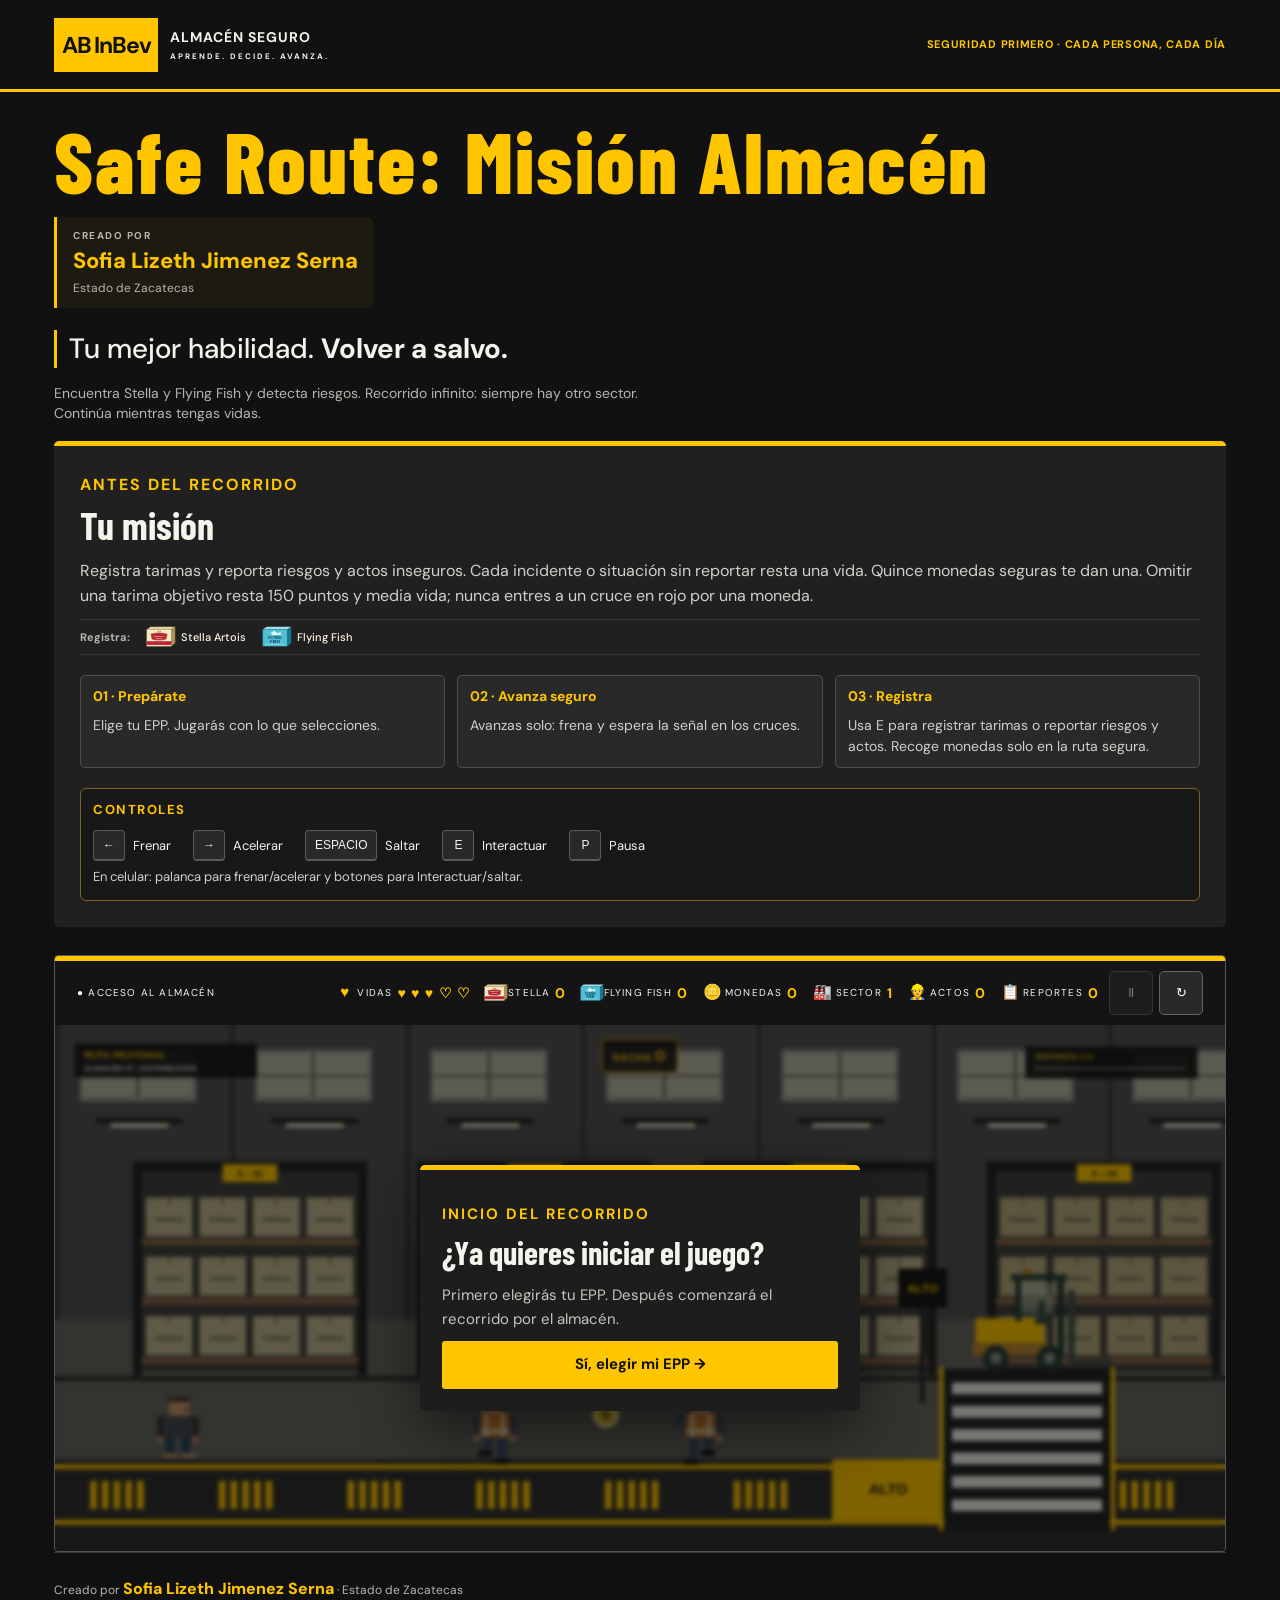
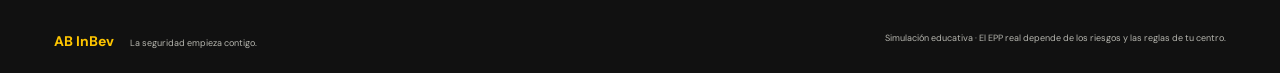
==== index.html @ c2001791 "creador" ====
<!doctype html>
<html lang="es">
  <head>
    <meta charset="UTF-8" />
    <meta
      name="viewport"
      content="width=device-width,initial-scale=1,viewport-fit=cover"
    />
    <meta name="theme-color" content="#111111" />
    <title>Almacén Seguro · La ruta Stella</title>
    <link rel="stylesheet" href="styles.css?v=20260917-titulo" />
    <script src="scenarios.js" defer></script>
    <script src="game.js?v=20260917-rutas" defer></script>
  </head>
  <body>
    <header>
      <a href="./" class="brand">
        <b>AB InBev</b>
        <span>
          ALMACÉN SEGURO
          <small>APRENDE. DECIDE. AVANZA.</small>
        </span>
      </a>
      <span class="header-note">SEGURIDAD PRIMERO · CADA PERSONA, CADA DÍA</span>
    </header>
    <main>
      <section class="hero">
        <div>
          <h1 class="game-name">Safe Route: Misión Almacén</h1>
          <p class="creator-highlight">
            <span>CREADO POR</span>
            <strong>Sofia Lizeth Jimenez Serna</strong>
            <small>Estado de Zacatecas</small>
          </p>
          <p class="game-tagline">
            <span>Tu mejor habilidad.</span>
            <em>Volver a salvo.</em>
          </p>
          <p class="intro">
            Encuentra Stella y Flying Fish y detecta riesgos. Recorrido infinito: siempre hay otro sector. Continúa mientras tengas vidas.
          </p>
        </div>
      </section>
      <section class="setup" aria-labelledby="setup-title">
        <p class="eyebrow">ANTES DEL RECORRIDO</p>
        <h2 id="setup-title">Tu misión</h2>
        <p>
          Registra tarimas y reporta riesgos y actos inseguros. Cada incidente o
          situación sin reportar resta una vida. Quince monedas seguras te dan una. Omitir una tarima objetivo resta 150 puntos y media vida;
          nunca entres a un cruce en rojo por una moneda.
        </p>
        <div class="product-guide" aria-label="Presentaciones que debes encontrar">
          <strong>Registra:</strong>
          <figure><img id="stella-box" src="assets/stella-box.svg" alt="Caja Stella Artois color crema con etiqueta roja" width="160" height="112" /><figcaption>Stella Artois</figcaption></figure>
          <figure><img id="fish-box" src="assets/flying-fish-box.svg" alt="Caja Flying Fish color azul con un pez" width="160" height="112" /><figcaption>Flying Fish</figcaption></figure>
        </div>
        <div class="instructions">
          <div>
            <b>01 · Prepárate</b>
            <span>Elige tu EPP. Jugarás con lo que selecciones.</span>
          </div>
          <div>
            <b>02 · Avanza seguro</b>
            <span>Avanzas solo: frena y espera la señal en los cruces.</span>
          </div>
          <div>
            <b>03 · Registra</b>
            <span>
              Usa E para registrar tarimas o reportar riesgos y actos. Recoge monedas solo en la ruta segura.
            </span>
          </div>
        </div>
        <div class="how-to-play" aria-label="Instrucciones de juego">
          <h3>CONTROLES</h3>
          <div class="control-list">
            <span data-mobile="Frena">
              <kbd>←</kbd>
              Frenar
            </span>
            <span data-mobile="Acel.">
              <kbd>→</kbd>
              Acelerar
            </span>
            <span data-mobile="Salta">
              <kbd>ESPACIO</kbd>
              Saltar
            </span>
            <span data-mobile="Usa">
              <kbd>E</kbd>
              Interactuar
            </span>
            <span data-mobile="Pausa">
              <kbd>P</kbd>
              Pausa
            </span>
          </div>
          <p>En celular: palanca para frenar/acelerar y botones para Interactuar/saltar.</p>
        </div>
      </section>
      <section class="game-shell" aria-label="Juego Almacén Seguro">
        <div class="toolbar">
          <span id="zone">● ACCESO AL ALMACÉN</span>
          <div class="hud-row">
            <div class="hud-stats" aria-label="Marcadores del juego">
              <span class="hud-stat" data-short="VIDAS">
                <span class="hud-icon" aria-hidden="true">♥</span>
                <span class="stat-label">VIDAS</span>
                <b id="lives">♥ ♥ ♥</b>
                <b id="life-number">3/5</b>
              </span>
              <span class="hud-stat" data-short="STELLA">
                <img class="hud-box" src="assets/stella-box.svg" alt="Caja Stella" width="24" height="17" />
                <span class="stat-label">STELLA</span>
                <b id="count">0</b>
              </span>
              <span class="hud-stat" data-short="FISH">
                <img class="hud-box" src="assets/flying-fish-box.svg" alt="Caja Flying Fish" width="24" height="17" />
                <span class="stat-label">FLYING FISH</span>
                <b id="fish-count">0</b>
              </span>
              <span class="hud-stat" data-short="MON.">
                <span class="hud-icon" aria-hidden="true">🪙</span>
                <span class="stat-label">MONEDAS</span>
                <b id="coin-count">0</b>
              </span>
              <span class="hud-stat" data-short="SEC.">
                <span class="hud-icon" aria-hidden="true">🏭</span>
                <span class="stat-label">SECTOR</span>
                <b id="sector">1</b>
              </span>
              <span class="hud-stat" data-short="ACT.">
                <span class="hud-icon" aria-hidden="true">👷</span>
                <span class="stat-label">ACTOS</span>
                <b id="act-count">0</b>
              </span>
              <span class="hud-stat" data-short="REP.">
                <span class="hud-icon" aria-hidden="true">📋</span>
                <span class="stat-label">REPORTES</span>
                <b id="hazard-count">0</b>
              </span>
            </div>
            <div class="hud-actions">
              <button id="pause" disabled aria-label="Pausar">Ⅱ</button>
              <button id="restart" aria-label="Reiniciar">↻</button>
            </div>
          </div>
        </div>
        <div class="stage">
          <canvas
            id="game"
            width="1200"
            height="540"
            aria-label="Juego de plataformas: flechas para moverse, espacio para saltar, E para interactuar."
          ></canvas>
          <div id="toast" role="status" aria-live="polite"></div>
          <div id="streak-badge" aria-live="polite">
            RACHA
            <b id="streak">0</b>
          </div>
          <div id="overlay"><section id="modal"></section></div>
        </div>
        <div class="touch" aria-label="Controles táctiles del juego">
          <div
            id="speed-lever"
            class="speed-lever"
            role="slider"
            tabindex="0"
            aria-label="Velocidad: desliza a la izquierda para frenar o a la derecha para acelerar"
            aria-valuemin="-1"
            aria-valuemax="1"
            aria-valuenow="0"
            aria-valuetext="Avance normal"
          >
            <span class="lever-label lever-left" aria-hidden="true">Frenar</span>
            <span class="lever-label lever-right" aria-hidden="true">Acelerar</span>
            <span class="lever-thumb" aria-hidden="true"></span>
          </div>
          <button data-key="interact">Interactuar</button>
          <button data-key="jump">Saltar</button>
        </div>
      </section>

      <footer>
        <span class="creator-credit">
          Creado por <b>Sofia Lizeth Jimenez Serna</b> · Estado de Zacatecas
        </span>
        <span>
          <b>AB InBev</b>
          La seguridad empieza contigo.
        </span>
        <span>
          Simulación educativa · El EPP real depende de los riesgos y las reglas de tu
          centro.
        </span>
      </footer>
    </main>
  </body>
</html>
---- styles.css ----
@import url('https://fonts.googleapis.com/css2?family=Barlow+Condensed:wght@600;700;800&family=DM+Sans:wght@400;500;600;700&display=swap');
:root {
  --ink: #141414;
  --paper: #111111;
  --lime: #ffc600;
  --muted: #b6b6af;
}
* {
  box-sizing: border-box;
}
body {
  margin: 0;
  background: var(--paper);
  color: #f4f4ed;
  font-family: 'DM Sans', Arial, sans-serif;
}
header {
  max-width: 1400px;
  margin: auto;
  padding: 0 54px;
  height: 92px;
  display: flex;
  justify-content: space-between;
  align-items: center;
  border-bottom: 1px solid #393939;
}
.brand {
  display: flex;
  gap: 12px;
  align-items: center;
  text-decoration: none;
  color: inherit;
  font-size: 14px;
  font-weight: bold;
  letter-spacing: 1px;
}
.brand > b {
  background: var(--ink);
  color: var(--lime);
  padding: 12px 8px;
  font-size: 20px;
}
.brand small {
  display: block;
  font-size: 8px;
  letter-spacing: 2px;
  margin-top: 5px;
}
.edition {
  font-size: 10px;
  letter-spacing: 1.5px;
}
main {
  max-width: 1400px;
  padding: 0 54px;
  margin: auto;
}
.hero {
  display: flex;
  justify-content: space-between;
  align-items: center;
  padding: 40px 0 32px;
}
.eyebrow {
  font-size: 10px;
  letter-spacing: 2px;
  font-weight: 700;
  margin: 0 0 13px;
}
h1,
h2 {
  font-family: 'Barlow Condensed', 'Arial Narrow', Impact, sans-serif;
}
h1 {
  font-size: 64px;
  line-height: 1;
  letter-spacing: -1px;
  margin: 0;
}
h1 em {
  font-style: normal;
  color: #ffc600;
}
.intro {
  font-size: 13px;
  line-height: 1.8;
  color: var(--muted);
  margin: 18px 0 0;
}
aside {
  border-left: 1px solid #ffc600;
  padding: 12px 0 12px 26px;
  transform: rotate(-3deg);
  width: 190px;
}
aside small {
  font-size: 9px;
  letter-spacing: 1px;
}
aside h2 {
  font-size: 40px;
  line-height: 1.05;
  margin: 15px 0 22px;
}
.game-shell {
  overflow: hidden;
  border: 1px solid var(--ink);
  border-radius: 11px;
  box-shadow: 0 10px 30px #14141412;
}
.toolbar {
  height: 54px;
  padding: 0 22px;
  display: flex;
  align-items: center;
  justify-content: space-between;
  background: var(--ink);
  color: #f5f5ef;
  font-size: 10px;
  letter-spacing: 1.2px;
}
.toolbar > div {
  display: flex;
  align-items: center;
  gap: 22px;
}
.toolbar b {
  color: var(--lime);
  font-size: 14px;
  margin-left: 10px;
}
.toolbar button {
  background: #292929;
  color: white;
  border: 1px solid #646464;
  border-radius: 5px;
  padding: 6px 10px;
  cursor: pointer;
}
.toolbar button:disabled {
  opacity: 0.4;
}
.stage {
  position: relative;
  aspect-ratio: 1200/540;
  min-height: 360px;
  background: #383838;
}
canvas {
  display: block;
  width: 100%;
  height: 100%;
}
.controls {
  display: flex;
  gap: 22px;
  align-items: center;
  padding: 12px 22px;
  background: #202020;
  font-size: 10px;
  color: #d0d0c8;
}
.controls > span {
  display: flex;
  gap: 5px;
  align-items: center;
}
kbd {
  font: 9px Arial;
  border: 1px solid #5b5b54;
  border-bottom-width: 2px;
  border-radius: 4px;
  padding: 4px;
  min-width: 22px;
  text-align: center;
  background: #292929;
}
.controls em {
  margin-left: auto;
  font-style: normal;
}
.objectives {
  padding: 30px 0;
}
.objectives .eyebrow {
  font-size: 9px;
  margin-bottom: 6px;
}
.section-title {
  display: flex;
  justify-content: space-between;
  align-items: center;
}
h2 {
  font-size: 28px;
  margin: 0;
}
.section-title > span {
  font-size: 9px;
  letter-spacing: 1px;
  color: var(--muted);
}
.cards {
  display: grid;
  grid-template-columns: repeat(3, 1fr);
  gap: 14px;
  margin-top: 19px;
}
.cards article {
  display: flex;
  align-items: flex-start;
  gap: 14px;
  padding: 20px 16px;
  border: 1px solid #3c3c37;
  border-radius: 8px;
  background: #202020;
}
.cards article > b {
  font-family: 'Barlow Condensed', Impact, sans-serif;
  font-size: 26px;
  color: #ffc600;
}
.cards article > span {
  margin-left: auto;
}
.cards h3 {
  font-size: 12px;
  margin: 3px 0 8px;
}
.cards p {
  font-size: 10px;
  line-height: 1.7;
  margin: 0;
  color: var(--muted);
}
.cards .done {
  background: #332d15;
  border-color: #ffc600;
}
footer {
  display: flex;
  justify-content: space-between;
  gap: 20px;
  border-top: 1px solid #393939;
  padding: 23px 0;
  font-size: 9px;
  color: var(--muted);
}
footer b {
  font-size: 14px;
  color: var(--ink);
  margin-right: 14px;
}
#overlay {
  position: absolute;
  inset: 0;
  display: flex;
  align-items: center;
  justify-content: center;
  background: #00000080;
  backdrop-filter: blur(3px);
  padding: 14px;
}
#overlay.hidden {
  display: none;
}
#modal {
  width: 550px;
  max-width: 100%;
  max-height: 100%;
  overflow: auto;
  border-radius: 12px;
  padding: 25px;
  background: #1d1d1d;
  box-shadow: 0 20px 60px #00000080;
}
#modal .eyebrow {
  color: #ffc600;
  margin-bottom: 8px;
}
#modal h2 {
  font-size: 32px;
}
#modal p {
  font-size: 12px;
  color: #c6c6bc;
  line-height: 1.6;
  margin: 10px 0;
}
.equipment {
  display: grid;
  grid-template-columns: repeat(3, 1fr);
  gap: 8px;
  margin: 14px 0;
}
.equipment button {
  font:
    10px 'DM Sans',
    Arial;
  color: var(--ink);
  background: #292929;
  border: 1px solid #53534c;
  border-radius: 7px;
  padding: 9px 5px;
  cursor: pointer;
}
.equipment button span {
  display: block;
  font-size: 25px;
  margin-bottom: 5px;
}
.equipment button[aria-pressed='true'] {
  background: #ffc600;
  border-color: #ffc600;
  box-shadow: inset 0 0 0 1px #ffc600;
}
.primary {
  width: 100%;
  padding: 13px;
  background: var(--ink);
  color: var(--lime);
  border: 0;
  border-radius: 6px;
  font:
    700 12px 'DM Sans',
    Arial;
  cursor: pointer;
}
.primary:hover {
  background: #ffdc55;
}
#modal .feedback {
  color: #ffc16a;
  font-size: 11px;
  min-height: 15px;
}
#modal .tiny {
  font-size: 10px;
}
.result {
  padding: 14px 0;
  margin: 15px 0;
  border-block: 1px solid #47473e;
  display: flex;
  justify-content: space-between;
  font-size: 12px;
}
#toast {
  position: absolute;
  left: 50%;
  bottom: 20px;
  transform: translateX(-50%);
  width: max-content;
  max-width: 90%;
  padding: 12px 17px;
  background: #141414f5;
  color: #fff7dc;
  border: 1px solid #ffc600;
  border-radius: 7px;
  font-size: 12px;
  text-align: center;
  opacity: 0;
  pointer-events: none;
  transition: opacity 0.2s;
}
#toast.visible {
  opacity: 1;
}
.touch {
  display: none;
  gap: 8px;
  margin-top: 10px;
}
.touch button {
  flex: 1;
  touch-action: none;
  user-select: none;
  padding: 13px 6px;
  border: 1px solid #ffc600;
  border-radius: 6px;
  background: #ffc600;
  color: var(--ink);
  font-weight: bold;
}
button:focus-visible,
a:focus-visible {
  outline: 3px solid #ffc600;
  outline-offset: 3px;
}
@media (pointer: coarse) {
  .touch {
    display: flex;
  }
}
@media (max-width: 800px) {
  header {
    height: 75px;
    padding: 0 20px;
  }
  main {
    padding: 0 20px;
  }
  .hero {
    padding: 28px 0;
  }
  h1 {
    font-size: 53px;
  }
  aside {
    width: 150px;
  }
  .controls {
    gap: 12px;
    padding: 12px;
  }
  .controls em {
    display: none;
  }
  .toolbar {
    padding: 0 12px;
  }
  .toolbar > div {
    gap: 12px;
  }
  .cards {
    gap: 8px;
  }
  .cards article {
    padding: 14px 10px;
    gap: 9px;
  }
  #modal {
    padding: 18px;
  }
  .stage {
    min-height: 380px;
  }
  .equipment {
    margin: 10px 0;
  }
  .equipment button {
    padding: 7px 4px;
  }
}
@media (max-width: 520px) {
  .edition,
  aside {
    display: none;
  }
  .intro {
    font-size: 12px;
  }
  .toolbar {
    font-size: 8px;
  }
  .toolbar b {
    font-size: 11px;
    margin-left: 5px;
  }
  .toolbar > div {
    gap: 9px;
  }
  .cards {
    grid-template-columns: 1fr;
  }
  .cards article {
    padding: 15px;
  }
  .cards p {
    font-size: 11px;
  }
  .controls {
    font-size: 8px;
    gap: 7px;
    justify-content: space-between;
  }
  .controls > span:nth-child(4) {
    display: none;
  }
  footer {
    flex-direction: column;
    gap: 12px;
  }
  .section-title > span {
    font-size: 8px;
  }
  h2 {
    font-size: 25px;
  }
}

/* Identidad negra y amarilla inspirada en AB InBev. */
header {
  border-bottom: 3px solid var(--lime);
}
.brand > b {
  background: var(--lime);
  color: #111;
  font-size: 23px;
  letter-spacing: -1.2px;
  white-space: nowrap;
}
.hero .eyebrow,
.objectives .eyebrow {
  color: var(--lime);
}
aside {
  transform: none;
  border-left-width: 4px;
}
.game-shell {
  border-color: #555;
  border-radius: 4px;
}
.toolbar {
  border-top: 5px solid var(--lime);
  height: 59px;
}
.cards article {
  border-radius: 4px;
}
.cards article > span {
  color: var(--lime);
}
footer b {
  color: var(--lime);
}
#modal {
  border-top: 5px solid var(--lime);
  border-radius: 5px;
}
.equipment button {
  color: #f4f4ed;
}
.equipment button[aria-pressed='true'] {
  color: #111;
}
.primary {
  background: var(--lime);
  color: #111;
  border-radius: 3px;
}
.controls {
  border-top: 3px solid var(--lime);
}
@media (max-width: 520px) {
  .brand {
    font-size: 11px;
    gap: 8px;
  }
  .brand > b {
    font-size: 20px;
  }
  .brand small {
    font-size: 7px;
    letter-spacing: 1px;
  }
}

/* Reportes e incidentes de aprendizaje. */
.cards {
  grid-template-columns: repeat(4, minmax(0, 1fr));
}
.hazard-options {
  display: grid;
  gap: 9px;
  margin: 17px 0;
}
.hazard-options button,
.secondary {
  padding: 12px;
  text-align: left;
  background: #2b2b27;
  border: 1px solid #656557;
  color: #f5f5eb;
  border-radius: 5px;
  font:
    12px 'DM Sans',
    Arial;
  cursor: pointer;
}
.hazard-options button:hover {
  border-color: #ffc600;
  background: #3b3521;
}
.secondary {
  width: 100%;
  text-align: center;
}
.result {
  gap: 12px;
  flex-wrap: wrap;
}
@media (max-width: 1000px) {
  .cards {
    grid-template-columns: repeat(2, minmax(0, 1fr));
  }
  .toolbar > div {
    gap: 10px;
  }
  .toolbar {
    letter-spacing: 0;
  }
}
@media (max-width: 600px) {
  .toolbar {
    height: auto;
    min-height: 76px;
    flex-wrap: wrap;
    padding: 10px 12px;
    gap: 8px;
  }
  .toolbar > div {
    width: 100%;
    justify-content: space-between;
  }
  .cards {
    grid-template-columns: 1fr;
  }
  .section-title {
    gap: 12px;
  }
  .section-title > span {
    min-width: 90px;
    text-align: right;
  }
}

.toolbar > div {
  flex-wrap: wrap;
  gap: 12px;
}
.toolbar {
  height: auto;
  min-height: 65px;
  gap: 12px;
  padding-block: 10px;
}
.toolbar b {
  margin-left: 5px;
}
@media (max-width: 800px) {
  .toolbar {
    flex-wrap: wrap;
  }
  .toolbar > div {
    width: 100%;
  }
}

.cards {
  grid-template-columns: repeat(3, minmax(0, 1fr));
}
@media (max-width: 1000px) {
  .cards {
    grid-template-columns: repeat(2, minmax(0, 1fr));
  }
}
@media (max-width: 600px) {
  .cards {
    grid-template-columns: 1fr;
  }
}

/* Adaptación a pantallas pequeñas, barras del navegador y áreas seguras. */
html {
  scroll-padding-top: 12px;
}
body {
  min-width: 0;
}
header,
main {
  padding-left: max(16px, env(safe-area-inset-left));
  padding-right: max(16px, env(safe-area-inset-right));
}
@media (min-width: 1100px) {
  header,
  main {
    padding-left: 54px;
    padding-right: 54px;
  }
}
.brand,
.hero > div,
.toolbar > div,
.cards article,
.cards article > div {
  min-width: 0;
}
button {
  touch-action: manipulation;
}
.toolbar button {
  min-width: 44px;
  min-height: 44px;
}
.stage {
  isolation: isolate;
}
canvas {
  position: absolute;
  inset: 0;
  width: 100%;
  height: 100%;
}
#modal {
  overscroll-behavior: contain;
  -webkit-overflow-scrolling: touch;
  overflow-wrap: break-word;
}
.primary,
.secondary,
.hazard-options button {
  min-height: 48px;
}
.touch {
  padding: 10px;
  background: #171717;
  margin: 0;
  border-top: 1px solid #625225;
}
.touch button {
  min-height: 52px;
  min-width: 0;
  font-size: 15px;
  -webkit-touch-callout: none;
}
.touch button:active {
  background: #ffe483;
  transform: translateY(1px);
}
@media (any-pointer: coarse), (max-width: 800px) {
  .touch {
    display: grid;
    grid-template-columns: 1fr 1fr 1.25fr 1.25fr;
    gap: 8px;
    padding-bottom: max(10px, env(safe-area-inset-bottom));
  }
  .controls {
    display: none;
  }
  .game-shell {
    scroll-margin-top: 8px;
  }
}
@media (max-width: 800px) {
  header {
    height: auto;
    min-height: 64px;
    padding-block: 10px;
    gap: 12px;
  }
  .hero {
    padding: 22px 0;
  }
  .hero h1 {
    font-size: clamp(38px, 10vw, 60px);
  }
  .intro {
    font-size: 13px;
    overflow-wrap: break-word;
  }
  .edition {
    display: none;
  }
  .toolbar {
    display: grid;
    grid-template-columns: 1fr;
    gap: 5px;
    padding: 8px 10px;
    font-size: 10px;
    min-height: 0;
  }
  .toolbar > div {
    display: grid;
    grid-template-columns: repeat(6, minmax(0, 1fr)) 44px 44px;
    gap: 6px;
    align-items: center;
  }
  .toolbar > div > span {
    display: flex;
    flex-direction: column;
    gap: 3px;
    font-size: 8px;
    letter-spacing: 0;
    white-space: nowrap;
  }
  .toolbar b {
    font-size: 12px;
    margin: 0;
  }
  .toolbar #lives {
    font-size: 11px;
    letter-spacing: -1px;
  }
  .stage {
    aspect-ratio: auto;
    min-height: 0;
    height: clamp(230px, calc(100svh - 190px), 440px);
    height: clamp(230px, calc(100dvh - 190px), 440px);
  }
  #overlay {
    position: fixed;
    z-index: 100;
    isolation: auto;
    padding: max(12px, env(safe-area-inset-top)) max(12px, env(safe-area-inset-right))
      max(12px, env(safe-area-inset-bottom)) max(12px, env(safe-area-inset-left));
  }
  /* Keep the fixed dialog independent of the canvas stacking context. */
  .stage {
    isolation: auto;
  }
  #modal {
    width: 550px;
    max-height: calc(100svh - 32px);
    max-height: calc(
      100dvh - env(safe-area-inset-top) - env(safe-area-inset-bottom) - 24px
    );
    padding: 20px 16px;
  }
  #modal h2 {
    font-size: clamp(25px, 6vw, 32px);
  }
  #modal p {
    font-size: 14px;
    line-height: 1.55;
  }
  #modal .tiny,
  #modal .feedback {
    font-size: 12px;
  }
  .equipment {
    gap: 8px;
  }
  .equipment button {
    min-height: 82px;
    font-size: 12px;
    padding: 10px 6px;
  }
  .equipment button span {
    font-size: 27px;
  }
  .hazard-options button,
  .primary,
  .secondary {
    font-size: 14px;
  }
  body:has(#overlay:not(.hidden)) {
    overflow: hidden;
  }
  .cards h3 {
    font-size: 14px;
  }
  .cards p {
    font-size: 12px;
  }
  footer {
    font-size: 11px;
    padding-bottom: max(20px, env(safe-area-inset-bottom));
  }
}
@media (max-width: 480px) {
  header,
  main {
    padding-left: max(10px, env(safe-area-inset-left));
    padding-right: max(10px, env(safe-area-inset-right));
  }
  .toolbar > div {
    grid-template-columns: repeat(6, minmax(0, 1fr));
    gap: 8px 4px;
  }
  .toolbar > div > span {
    font-size: 7px;
  }
  .toolbar b {
    font-size: 12px;
  }
  .toolbar {
    position: relative;
    padding-top: 46px;
  }
  #zone {
    position: absolute;
    top: 11px;
    left: 10px;
    font-size: 9px;
  }
  .toolbar button {
    position: absolute;
    top: 1px;
    min-height: 44px;
    height: 44px;
    min-width: 40px;
    padding: 3px 8px;
  }
  #pause {
    right: 47px;
  }
  #restart {
    right: 4px;
  }
  .stage {
    height: clamp(230px, calc(100svh - 210px), 420px);
    height: clamp(230px, calc(100dvh - 210px), 420px);
  }
  .section-title {
    flex-wrap: wrap;
  }
  .section-title > span {
    text-align: left;
  }
  .equipment {
    grid-template-columns: repeat(2, minmax(0, 1fr));
  }
  .touch {
    gap: 6px;
    padding-inline: 8px;
  }
}
@media (max-height: 550px) and (orientation: landscape) and (max-width: 1100px) {
  header,
  .hero {
    display: none;
  }
  main {
    padding-top: max(4px, env(safe-area-inset-top));
  }
  .game-shell {
    scroll-margin-top: 0;
  }
  .toolbar {
    min-height: 0;
    padding: 4px 8px;
    gap: 2px;
    display: grid;
    grid-template-columns: 1fr;
  }
  #zone {
    font-size: 9px;
  }
  .toolbar > div {
    display: flex;
    flex-wrap: nowrap;
    justify-content: space-between;
    gap: 8px;
  }
  .toolbar > div > span {
    display: flex;
    flex-direction: row;
    gap: 4px;
    font-size: 8px;
    white-space: nowrap;
  }
  .toolbar b {
    font-size: 11px;
  }
  .toolbar button {
    min-height: 36px;
    min-width: 44px;
    padding: 3px 8px;
  }
  .stage {
    aspect-ratio: auto;
    min-height: 0;
    height: calc(
      100svh - 140px - env(safe-area-inset-top) - env(safe-area-inset-bottom)
    );
    height: calc(
      100dvh - 140px - env(safe-area-inset-top) - env(safe-area-inset-bottom)
    );
  }
  .controls {
    display: none;
  }
  .touch {
    display: grid;
    grid-template-columns: 1fr 1fr 1.25fr 1.25fr;
    padding: 6px 10px;
    gap: 10px;
    padding-bottom: max(6px, env(safe-area-inset-bottom));
  }
  .touch button {
    min-height: 44px;
    padding: 8px;
  }
  #overlay {
    position: fixed;
    z-index: 100;
    padding: 10px max(12px, env(safe-area-inset-right)) 10px
      max(12px, env(safe-area-inset-left));
  }
  .stage {
    isolation: auto;
  }
  #modal {
    max-height: calc(100svh - 24px);
    max-height: calc(100dvh - 24px);
    padding: 14px 18px;
  }
  body:has(#overlay:not(.hidden)) {
    overflow: hidden;
  }
  .equipment {
    grid-template-columns: repeat(3, minmax(0, 1fr));
  }
}
@media (prefers-reduced-motion: reduce) {
  #toast {
    transition: none;
  }
  .touch button:active {
    transform: none;
  }
}

/* Títulos y textos: una sola columna antes de que el lateral se comprima. */
html {
  -webkit-text-size-adjust: 100%;
  text-size-adjust: 100%;
}
.hero {
  display: grid;
  grid-template-columns: minmax(0, 1fr) 190px;
  gap: 40px;
  align-items: center;
}
.hero h1 {
  font-size: clamp(40px, 5.5vw, 64px);
  line-height: 1.08;
  letter-spacing: -0.5px;
}
.hero h1 > span,
.hero h1 > em {
  display: block;
}
.hero .eyebrow {
  line-height: 1.6;
  letter-spacing: 1.3px;
}
.hero .intro {
  font-size: 16px;
  line-height: 1.65;
  max-width: 62ch;
  margin-top: 18px;
}
.hero aside {
  width: 100%;
  min-width: 0;
}
.hero aside h2 {
  font-size: 36px;
  line-height: 1.12;
  word-break: normal;
  overflow-wrap: normal;
}
.hero aside small {
  font-size: 11px;
  line-height: 1.6;
  letter-spacing: 0.7px;
}
#modal {
  min-width: 0;
  word-break: normal;
  overflow-wrap: break-word;
}
#modal h2 {
  line-height: 1.15;
  margin-bottom: 12px;
}
#modal p {
  font-size: 16px;
  line-height: 1.6;
}
#modal .tiny,
#modal .feedback {
  font-size: 14px;
  line-height: 1.55;
}
.equipment button {
  font-size: 14px;
  line-height: 1.4;
  min-width: 0;
}
.hazard-options button,
.primary,
.secondary {
  font-size: 15px;
  line-height: 1.45;
  white-space: normal;
}
@media (max-width: 1100px) {
  .hero {
    grid-template-columns: minmax(0, 1fr);
    gap: 22px;
    padding: 28px 0;
  }
  .hero h1 {
    font-size: clamp(34px, 7vw, 56px);
  }
  .hero aside {
    display: block;
    border-left: 3px solid var(--lime);
    padding: 4px 0 4px 16px;
  }
  .hero aside h2 {
    font-size: 26px;
    line-height: 1.2;
    margin: 5px 0;
  }
  .hero aside small {
    font-size: 11px;
  }
  .hero .intro {
    max-width: 60ch;
  }
  #modal h2 {
    font-size: 28px;
  }
  .cards h3 {
    font-size: 16px;
    line-height: 1.35;
  }
  .cards p {
    font-size: 14px;
    line-height: 1.6;
  }
  .section-title h2 {
    font-size: 28px;
    line-height: 1.2;
  }
}
@media (max-width: 600px) {
  .hero {
    padding: 24px 4px;
    gap: 20px;
  }
  .hero h1 {
    font-size: clamp(32px, 8.4vw, 46px);
    line-height: 1.12;
  }
  .hero .eyebrow {
    font-size: 10px;
    letter-spacing: 1px;
    margin-bottom: 12px;
  }
  .hero .intro {
    font-size: 16px;
    line-height: 1.65;
  }
  .hero aside h2 {
    font-size: 25px;
  }
  .brand > span {
    font-size: 12px;
    line-height: 1.3;
    letter-spacing: 0.5px;
  }
  .brand small {
    font-size: 8px;
    letter-spacing: 1px;
    line-height: 1.5;
  }
  #modal {
    padding: 20px 16px;
  }
  #modal h2 {
    font-size: 27px;
  }
  #modal p {
    font-size: 16px;
  }
  #modal .eyebrow {
    font-size: 11px;
    letter-spacing: 1px;
  }
  .equipment {
    grid-template-columns: repeat(2, minmax(0, 1fr));
  }
  .equipment button {
    font-size: 14px;
    min-height: 90px;
  }
  .section-title {
    align-items: flex-start;
    gap: 10px;
  }
}
@media (max-height: 550px) and (orientation: landscape) and (max-width: 1100px) {
  .hero {
    display: none;
  }
  #modal {
    padding: 16px 20px;
  }
  .equipment {
    grid-template-columns: repeat(3, minmax(0, 1fr));
  }
}

/* Instructivo previo al escenario. */
.setup {
  margin: 0 0 28px;
  padding: clamp(20px, 3vw, 34px);
  border-top: 5px solid var(--lime);
  border-radius: 5px;
  background: #202020;
}
.setup .eyebrow {
  color: var(--lime);
  margin: 0 0 8px;
}
.setup h2 {
  font-size: clamp(28px, 4vw, 38px);
  line-height: 1.15;
  margin: 0 0 12px;
}
.setup p {
  font-size: 16px;
  line-height: 1.6;
  color: #d0d0ca;
  margin: 10px 0;
}
.instructions {
  display: grid;
  grid-template-columns: repeat(3, minmax(0, 1fr));
  gap: 12px;
  margin: 20px 0;
}
.instructions > div {
  padding: 18px;
  border: 1px solid #505048;
  border-radius: 5px;
  background: #292929;
}
.instructions b,
.instructions span {
  display: block;
  font-size: 14px;
  line-height: 1.5;
}
.instructions b {
  color: var(--lime);
  margin-bottom: 8px;
}
.instructions span {
  color: #d0d0ca;
}
.setup .setup-controls {
  font-size: 14px;
  margin: 18px 0;
}
.objectives {
  padding: 4px 0 30px;
}
@media (max-width: 700px) {
  .instructions {
    grid-template-columns: 1fr;
  }
  .setup {
    padding: 20px 16px;
  }
}

/* Lectura compacta en teléfonos. */
@media (max-width: 700px) {
  header {
    min-height: 56px;
    padding-block: 8px;
  }
  .brand {
    gap: 9px;
    letter-spacing: 0.3px;
  }
  .brand > b {
    font-size: 18px;
    padding: 10px 8px;
  }
  .brand > span {
    font-size: 11px;
    line-height: 1.2;
  }
  .brand small {
    font-size: 7px;
    letter-spacing: 0.6px;
    margin-top: 3px;
  }
  .hero {
    gap: 0;
    padding: 19px 2px 21px;
  }
  .hero aside {
    display: none;
  }
  .hero .eyebrow {
    font-size: 9px;
    line-height: 1.4;
    letter-spacing: 0.7px;
    margin-bottom: 10px;
  }
  .hero h1 {
    font-size: clamp(30px, 8vw, 42px);
    line-height: 1.05;
  }
  .hero .intro {
    font-size: 14px;
    line-height: 1.45;
    margin-top: 12px;
  }
  .setup {
    padding: 18px 16px;
    margin-bottom: 20px;
  }
  .setup .eyebrow {
    font-size: 10px;
    letter-spacing: 1px;
  }
  .setup h2 {
    font-size: 27px;
    line-height: 1.1;
    margin-bottom: 8px;
  }
  .setup p {
    font-size: 14px;
    line-height: 1.5;
    margin: 8px 0;
  }
  .instructions {
    gap: 0;
    margin: 14px 0;
    border: 1px solid #505048;
    border-radius: 5px;
    overflow: hidden;
  }
  .instructions > div {
    display: grid;
    grid-template-columns: 90px minmax(0, 1fr);
    gap: 10px;
    align-items: start;
    padding: 11px 12px;
    border: 0;
    border-radius: 0;
    background: #292929;
  }
  .instructions > div + div {
    border-top: 1px solid #505048;
  }
  .instructions b,
  .instructions span {
    font-size: 13px;
    line-height: 1.4;
    margin: 0;
  }
  .setup .setup-controls {
    font-size: 12px;
    line-height: 1.5;
    margin: 12px 0 0;
  }
  .objectives {
    padding-bottom: 20px;
  }
  .objectives .cards {
    gap: 7px;
    margin-top: 12px;
  }
  .cards article {
    padding: 11px 12px;
    gap: 10px;
  }
  .cards article > b {
    font-size: 23px;
    line-height: 1;
  }
  .cards h3 {
    font-size: 14px;
    line-height: 1.25;
    margin: 0 0 3px;
  }
  .cards p {
    font-size: 12px;
    line-height: 1.4;
  }
}
@media (max-width: 380px) {
  .instructions > div {
    grid-template-columns: 76px minmax(0, 1fr);
    gap: 8px;
  }
  .instructions b,
  .instructions span {
    font-size: 12px;
  }
  .hero h1 {
    font-size: 30px;
  }
}

/* Lema en el encabezado y bienvenida dentro del escenario. */
.header-note {
  max-width: 48%;
  margin-left: auto;
  text-align: right;
  color: var(--lime);
  font-size: 11px;
  font-weight: 700;
  line-height: 1.35;
  letter-spacing: 0.7px;
}
#overlay.ready {
  position: absolute;
  z-index: 2;
  inset: 0;
  overflow: auto;
  backdrop-filter: blur(2px);
}
#overlay.ready #modal {
  width: min(440px, 100%);
  max-height: 100%;
  padding: 22px;
}
#overlay.ready #modal p {
  font-size: 15px;
}
body:has(#overlay.ready) {
  overflow: auto;
}
@media (max-width: 700px) {
  .header-note {
    display: block;
    max-width: 42%;
    font-size: 8px;
    letter-spacing: 0.2px;
    line-height: 1.25;
  }
  #overlay.ready {
    padding: 10px;
  }
  #overlay.ready #modal {
    padding: 16px;
  }
  #overlay.ready #modal h2 {
    font-size: 25px;
  }
  #overlay.ready #modal p {
    font-size: 14px;
    line-height: 1.4;
  }
}
@media (max-width: 380px) {
  header .brand > span {
    display: none;
  }
  .header-note {
    max-width: 60%;
  }
}

/* Objetivos compactos en pantallas estrechas. */
@media (max-width: 700px) {
  .objectives .cards {
    grid-template-columns: repeat(3, minmax(0, 1fr));
    gap: 7px;
  }
  .objectives .cards article {
    display: grid;
    grid-template-columns: minmax(0, 1fr) auto;
    grid-template-rows: auto 1fr;
    align-content: start;
    gap: 5px;
    padding: 10px;
    min-height: 104px;
  }
  .objectives .cards article > b {
    font-size: 22px;
    line-height: 1;
  }
  .objectives .cards article > span {
    grid-column: 2;
    grid-row: 1;
    font-size: 16px;
    line-height: 1;
  }
  .objectives .cards article > div {
    grid-column: 1 / -1;
    grid-row: 2;
  }
  .objectives .cards h3 {
    font-size: 13px;
    line-height: 1.2;
    margin: 0 0 4px;
  }
  .objectives .cards p {
    position: absolute;
    width: 1px;
    height: 1px;
    padding: 0;
    margin: -1px;
    overflow: hidden;
    clip: rect(0, 0, 0, 0);
    white-space: nowrap;
    border: 0;
  }
  .objectives .section-title h2 {
    font-size: 25px;
  }
}
@media (max-width: 380px) {
  .objectives .cards {
    gap: 6px;
  }
  .objectives .cards article {
    padding: 8px;
    min-height: 108px;
  }
  .objectives .cards h3 {
    font-size: 12px;
  }
  .objectives .cards p {
    font-size: 10px;
  }
}

@media (min-width: 701px) and (max-width: 1000px) {
  .objectives .cards {
    grid-template-columns: repeat(3, minmax(0, 1fr));
  }
}
.hero {
  grid-template-columns: minmax(0, 1fr);
}

/* Portada y objetivos más compactos. */
.hero {
  padding: 22px 0 18px;
}
.hero h1 {
  font-size: clamp(18px, 5.35vw, 68px);
  line-height: 1.08;
  white-space: nowrap;
  letter-spacing: -0.6px;
}
.hero h1 > span,
.hero h1 > em {
  display: inline;
}
.hero h1 > em {
  margin-left: 0.18em;
}
.hero .intro {
  margin-top: 9px;
  font-size: 14px;
  line-height: 1.4;
}
.objectives {
  padding-bottom: 20px;
}
.objectives .cards {
  gap: 9px;
  margin-top: 12px;
}
.objectives .cards article {
  padding: 11px 12px;
  gap: 8px;
  min-height: 0;
}
.objectives .cards article > b {
  font-size: 23px;
  line-height: 1;
}
.objectives .cards h3 {
  font-size: 13px;
  line-height: 1.2;
  margin: 0 0 4px;
}
.objectives .cards p {
  font-size: 11px;
  line-height: 1.35;
}
.objectives .section-title h2 {
  font-size: 25px;
}
#streak-badge {
  position: absolute;
  top: 14px;
  left: 50%;
  transform: translateX(-50%);
  padding: 6px 10px;
  border: 1px solid #ffc600;
  border-radius: 4px;
  background: #171717df;
  color: #ffc600;
  font-size: 10px;
  font-weight: 700;
  letter-spacing: 1px;
  pointer-events: none;
}
#streak-badge b {
  font-size: 15px;
}
@media (max-width: 700px) {
  .hero {
    padding: 16px 2px 17px;
  }
  .hero h1 {
    font-size: clamp(17px, 5.15vw, 36px);
    letter-spacing: -0.3px;
  }
  .hero .intro {
    font-size: 13px;
    line-height: 1.35;
    margin-top: 8px;
  }
  .objectives .cards {
    gap: 6px;
    margin-top: 9px;
  }
  .objectives .cards article {
    padding: 8px;
    min-height: 82px;
  }
  .objectives .cards article > b {
    font-size: 18px;
  }
  .objectives .cards h3 {
    font-size: 12px;
    line-height: 1.15;
  }
  .objectives .section-title h2 {
    font-size: 22px;
  }
  #streak-badge {
    top: 8px;
    padding: 4px 7px;
    font-size: 8px;
  }
}

@media (max-width: 700px) {
  .hero h1 {
    font-size: clamp(18px, 6vw, 42px);
  }
  .toolbar > div {
    grid-template-columns: repeat(4, minmax(0, 1fr)) 44px 44px;
  }
}
@media (max-width: 480px) {
  .toolbar > div {
    grid-template-columns: repeat(4, minmax(0, 1fr));
  }
}

/* Marcadores en una sola fila; en móvil se deslizan sin mover los controles. */
.toolbar .hud-row {
  display: flex;
  align-items: center;
  justify-content: flex-end;
  flex-wrap: nowrap;
  gap: 10px;
  min-width: 0;
}
.hud-stats,
.hud-actions {
  display: flex;
  align-items: center;
  gap: 13px;
}
.hud-stats {
  min-width: 0;
}
.hud-actions {
  flex: none;
  gap: 6px;
}
.hud-stat {
  display: flex;
  align-items: center;
  white-space: nowrap;
  font-size: 10px;
}
.hud-stat b {
  margin-left: 5px;
}
#life-number {
  display: none;
}
@media (max-width: 1100px) {
  .toolbar .hud-row {
    width: 100%;
    gap: 6px;
  }
  .hud-stats {
    flex: 1;
    overflow-x: auto;
    overscroll-behavior-inline: contain;
    scrollbar-width: none;
    gap: 12px;
  }
  .hud-stats::-webkit-scrollbar {
    display: none;
  }
  .hud-stat {
    flex: none;
    flex-direction: column;
    align-items: flex-start;
    gap: 2px;
    font-size: 8px;
  }
  .hud-stat b {
    margin-left: 0;
    font-size: 12px;
  }
  .hud-actions button {
    position: static;
    right: auto;
    top: auto;
    width: 44px;
    height: 44px;
    min-width: 44px;
    min-height: 44px;
    padding: 4px;
  }
}
@media (max-width: 800px) {
  .toolbar {
    display: flex;
    flex-direction: column;
    align-items: stretch;
    gap: 7px;
    padding: 8px 10px;
    min-height: 0;
  }
  #zone {
    position: static;
    font-size: 9px;
  }
}
@media (max-width: 480px) {
  .toolbar {
    padding: 8px 9px;
  }
  .hud-stats {
    gap: 11px;
  }
  .hud-stat {
    min-width: 30px;
  }
  .stat-label {
    position: absolute;
    width: 1px;
    height: 1px;
    padding: 0;
    margin: -1px;
    overflow: hidden;
    clip: rect(0, 0, 0, 0);
    white-space: nowrap;
    border: 0;
  }
  .hud-stat::before {
    content: attr(data-short);
    font-size: 7px;
    line-height: 1.1;
  }
  .toolbar #lives {
    display: none;
  }
  .toolbar #life-number {
    display: block;
    font-size: 11px;
  }
}
@media (min-width: 801px) and (max-width: 1100px) {
  .toolbar {
    flex-wrap: wrap;
  }
  .toolbar .hud-row {
    justify-content: space-between;
  }
}
@media (max-height: 550px) and (orientation: landscape) and (max-width: 1100px) {
  .stage {
    height: calc(
      100svh - 155px - env(safe-area-inset-top) - env(safe-area-inset-bottom)
    );
    height: calc(
      100dvh - 155px - env(safe-area-inset-top) - env(safe-area-inset-bottom)
    );
  }
}

/* Menos altura para objetivos y controles táctiles. */
.objectives .cards article {
  padding: 8px 10px;
  gap: 5px;
}
.objectives .cards h3 {
  margin-bottom: 2px;
}
@media (max-width: 700px) {
  .objectives .cards article {
    min-height: 65px;
    padding: 6px 8px;
    gap: 2px;
  }
  .objectives .cards article > b {
    font-size: 17px;
  }
  .objectives .cards h3 {
    font-size: 11px;
    line-height: 1.15;
    margin: 0;
  }
  .touch {
    padding-block: 6px;
    gap: 6px;
  }
  .touch button {
    min-height: 44px;
    padding: 5px 3px;
    font-size: 13px;
  }
}
@media (max-width: 380px) {
  .objectives .cards article {
    min-height: 69px;
    padding: 6px;
  }
}

/* Palanca táctil: el centro conserva el avance automático. */
.speed-lever {
  position: relative;
  min-width: 0;
  height: 44px;
  border: 1px solid #ffc600;
  border-radius: 7px;
  background: #292929;
  touch-action: none;
  user-select: none;
  -webkit-user-select: none;
  cursor: ew-resize;
  overflow: hidden;
}
.speed-lever:focus-visible {
  outline: 3px solid #ffc600;
  outline-offset: 2px;
}
.lever-label {
  position: absolute;
  top: 50%;
  transform: translateY(-50%);
  color: #fff;
  font-size: 11px;
  font-weight: 700;
  pointer-events: none;
}
.lever-left {
  left: 8px;
}
.lever-right {
  right: 8px;
}
.lever-thumb {
  position: absolute;
  left: 50%;
  top: 50%;
  width: 34px;
  height: 34px;
  border: 2px solid #1b1b1b;
  border-radius: 6px;
  background: #ffc600;
  box-shadow: 0 2px 5px #0008;
  transform: translate(calc(-50% + var(--lever-offset, 0px)), -50%);
  pointer-events: none;
}
@media (any-pointer: coarse), (max-width: 800px) {
  .touch {
    grid-template-columns: minmax(112px, 1.8fr) minmax(52px, 1fr) minmax(52px, 1fr);
  }
}
@media (max-height: 550px) and (orientation: landscape) and (max-width: 1100px) {
  .touch {
    grid-template-columns: minmax(112px, 1.8fr) minmax(52px, 1fr) minmax(52px, 1fr);
  }
}

/* Los controles se explican junto con la misión, antes del escenario. */
.how-to-play {
  margin-top: 20px;
  padding: 16px 18px;
  border: 1px solid #786622;
  border-radius: 6px;
  background: #181818;
}
.how-to-play h3 {
  margin: 0 0 12px;
  color: #ffc600;
  font-size: 13px;
  letter-spacing: 1.5px;
}
.control-list {
  display: flex;
  flex-wrap: wrap;
  gap: 12px 22px;
  align-items: center;
}
.control-list span {
  display: inline-flex;
  gap: 8px;
  align-items: center;
  white-space: nowrap;
  font-size: 13px;
  color: #f4f4ed;
}
.control-list kbd {
  min-width: 32px;
  padding: 7px 9px;
  font-size: 12px;
}
.how-to-play p {
  margin: 12px 0 0;
  font-size: 13px;
}
@media (max-width: 700px) {
  .how-to-play {
    padding: 12px;
    margin-top: 14px;
  }
  .control-list {
    display: grid;
    grid-template-columns: repeat(2, minmax(0, 1fr));
    gap: 9px;
  }
  .control-list span {
    font-size: 12px;
  }
  .control-list kbd {
    padding: 6px;
    min-width: 30px;
  }
  .how-to-play p {
    font-size: 12px;
  }
}

@media (max-width: 700px) {
  .control-list {
    display: flex;
    flex-wrap: nowrap;
    justify-content: space-between;
    gap: 3px;
    overflow-x: auto;
    scrollbar-width: none;
  }
  .control-list::-webkit-scrollbar {
    display: none;
  }
  .control-list span {
    flex: none;
    gap: 2px;
    font-size: 0;
  }
  .control-list span::after {
    content: attr(data-mobile);
    font-size: clamp(9px, 2.5vw, 10px);
    line-height: 1;
    white-space: nowrap;
  }
  .control-list kbd {
    min-width: 0;
    padding: 3px 4px;
    font-size: clamp(9px, 2.5vw, 10px);
    line-height: 1;
  }
  .control-list span:nth-child(3) kbd {
    font-size: 0;
  }
  .control-list span:nth-child(3) kbd::after {
    content: 'ESP';
    font-size: clamp(8px, 2.3vw, 9px);
  }
}

@media (max-width: 700px) {
  .hero h1 {
    font-size: clamp(32px, 9.4vw, 50px);
    line-height: 1.02;
    white-space: normal;
    letter-spacing: -0.5px;
  }
  .hero h1 > span,
  .hero h1 > em {
    display: block;
  }
  .hero h1 > em {
    margin-left: 0;
  }
}
/* Shared package illustrations in the mission and inventory counters. */
.product-guide {
  display: grid;
  grid-template-columns: minmax(0, 1fr) 76px 76px;
  align-items: center;
  gap: 12px;
  margin: 16px 0;
  padding: 12px;
  border: 1px solid #55513b;
  border-radius: 8px;
  background: #181818;
}
.product-guide > strong {
  min-width: 0;
  font-size: 13px;
  color: #ffe079;
}
.product-guide figure {
  margin: 0;
  text-align: center;
}
.product-guide img {
  display: block;
  width: 64px;
  max-width: 100%;
  margin: 0 auto;
  height: auto;
}
.product-guide figcaption {
  margin-top: 3px;
  color: #fff6df;
  font-size: 11px;
  white-space: nowrap;
  font-weight: 700;
}
.hud-box {
  display: inline-block;
  width: 24px;
  height: 17px;
  object-fit: contain;
  flex-shrink: 0;
  vertical-align: middle;
}
@media (max-width: 480px) {
  .product-guide {
    grid-template-columns: minmax(0, 1fr) 60px 60px;
    gap: 6px;
    padding: 8px;
  }
  .product-guide > strong { font-size: 11px; }
  .product-guide img { width: 48px; }
  .product-guide figcaption { font-size: 10px; }
}

.hud-icon {
  display: inline-flex;
  align-items: center;
  justify-content: center;
  width: 24px;
  height: 17px;
  font-size: 15px;
  line-height: 1;
  color: #ffc600;
  flex-shrink: 0;
}
.inventory-result { width: 100%; border-collapse: collapse; margin: 12px 0; font-size: 13px; }
.inventory-result th, .inventory-result td { padding: 8px 4px; text-align: left; border-bottom: 1px solid #55513b; }
.inventory-difference { color: #ffe079; }

.hero h1.game-name {
  margin: 0 0 12px;
  color: #ffc600;
  font-size: clamp(56px, 10vw, 112px);
  font-weight: 800;
  letter-spacing: 0.035em;
  line-height: 0.95;
  white-space: nowrap;
}
.hero .game-tagline {
  margin: 0 0 16px;
  padding-left: 12px;
  border-left: 3px solid #ffc600;
  font-size: clamp(18px, 2.8vw, 28px);
  font-weight: 500;
  line-height: 1.35;
  color: #f4f4ed;
}
.hero .game-tagline em {
  font-style: normal;
  font-weight: 700;
}

.result-box {
  width: 36px;
  height: 26px;
  object-fit: contain;
  vertical-align: middle;
  margin-right: 8px;
}
.score-result {
  margin: 18px 0;
  padding: 16px;
  border: 1px solid #ffc60066;
  border-radius: 8px;
  background: #ffc60008;
}
.score-result > strong { color: #ffc600; font-size: 28px; }
.score-breakdown { display: flex; flex-wrap: wrap; gap: 8px 16px; margin-top: 12px; font-size: 13px; }
#modal .score-result p { font-size: 12px; line-height: 1.5; margin: 12px 0 0; }
@media (max-width: 480px) {
  .result-box { display: block; margin: 0 0 4px; }
  .inventory-result { font-size: 11px; }
}

/* Fit equipment and results to the viewport on every device. */
@media all {
  #overlay:has(.equipment, .end-body):not(.hidden) {
    position: fixed;
    inset: 0;
    z-index: 100;
    padding: max(8px, env(safe-area-inset-top)) max(8px, env(safe-area-inset-right)) max(8px, env(safe-area-inset-bottom)) max(8px, env(safe-area-inset-left));
  }
  body:has(#overlay:not(.hidden) :is(.equipment, .end-body)) { overflow: hidden; }
  .stage:has(.equipment, .end-body) { isolation: auto; }
  #modal:has(.equipment, .end-body) {
    width: 620px;
    max-height: 100%;
    padding: 12px;
  }
  #modal:has(.equipment, .end-body) h2 { font-size: 24px; margin: 0 0 6px; }
  #modal:has(.equipment, .end-body) p { font-size: 12px; line-height: 1.35; margin: 6px 0; }
  #modal:has(.equipment, .end-body) .eyebrow { font-size: 10px; margin: 0 0 4px; }
  #modal:has(.equipment, .end-body) :is(.primary, .secondary) { min-height: 44px; padding: 8px; font-size: 12px; }
  #modal .equipment { grid-template-columns: repeat(3, minmax(0, 1fr)); gap: 6px; margin: 10px 0; }
  #modal .equipment button { min-height: 74px; font-size: 11px; line-height: 1.2; padding: 6px 3px; }
  #modal .equipment button span { font-size: 24px; margin: 0 0 4px; }
  #modal:has(.equipment) .feedback:empty { display: none; }
  #modal:has(.equipment) .tiny { font-size: 11px; }
  #modal .end-intro { display: none; }
  #modal .result { font-size: 11px; gap: 4px 10px; padding: 6px 0; margin: 6px 0; }
  #modal .end-inventory h3 { font-size: 16px; margin: 8px 0 4px; }
  #modal .inventory-scope { font-size: 10px; }
  #modal .inventory-result { margin: 6px 0; font-size: 11px; }
  #modal .inventory-result :is(th, td) { padding: 5px 3px; }
  #modal .result-box { display: inline-block; width: 26px; height: 19px; margin: 0 4px 0 0; }
  #modal .inventory-difference { font-size: 11px; }
  #modal .score-result { margin: 8px 0; padding: 8px; }
  #modal .score-result > strong { font-size: 24px; }
  #modal .score-breakdown { display: grid; grid-template-columns: repeat(2, minmax(0, 1fr)); gap: 4px; margin-top: 6px; font-size: 11px; }
  #modal .score-result p { font-size: 10px; margin: 6px 0 0; }
  .end-actions { display: grid; grid-template-columns: 1fr 1fr; gap: 8px; }
}
@media (max-height: 500px) and (min-width: 480px) {
  #modal:has(.equipment, .end-body) { width: 900px; padding: 8px 12px; }
  #modal:has(.equipment) { display: grid; grid-template-columns: 1fr 1.2fr; column-gap: 14px; align-items: center; }
  #modal .epp-heading { grid-column: 1; grid-row: 1; }
  #modal .equipment { grid-column: 2; grid-row: 1; margin: 0; }
  #modal .equipment button { min-height: 64px; }
  #modal #enter { grid-column: 2; grid-row: 2; }
  #modal:has(.equipment) .tiny { grid-column: 1; grid-row: 2; }
  #modal .end-body { display: grid; grid-template-columns: 1.2fr 1fr; gap: 12px; align-items: start; }
  #modal:has(.end-body) h2 { font-size: 21px; margin-bottom: 2px; }
  #modal .end-inventory h3 { margin: 3px 0; }
  #modal .inventory-result :is(th, td) { padding: 3px 2px; }
  #modal .result { margin-top: 0; padding: 3px 0; }
  #modal .end-actions { margin-top: 6px; }
}
@media (max-height: 600px) {
  #modal:has(.end-body) { padding: 8px; }
  #modal:has(.end-body) h2 { font-size: 20px; margin-bottom: 2px; }
  #modal:has(.end-body) .eyebrow { margin-bottom: 2px; font-size: 9px; }
  #modal .end-inventory h3 { font-size: 14px; margin: 4px 0 2px; }
  #modal .inventory-scope { margin: 2px 0; font-size: 10px; line-height: 1.2; }
  #modal .inventory-result { margin: 3px 0; }
  #modal .inventory-result :is(th, td) { padding: 3px 2px; }
  #modal .inventory-difference { margin: 3px 0; line-height: 1.2; }
  #modal .score-result { margin: 4px 0; padding: 6px; }
  #modal .score-result > strong { font-size: 21px; }
  #modal .score-result p { line-height: 1.2; margin-top: 4px; }
  #modal .result { margin: 3px 0; padding: 3px 0; gap: 2px 8px; }
  #modal .score-breakdown { gap: 2px 6px; margin-top: 4px; }
}
@media (max-height: 500px) and (min-width: 480px) {
  #modal .end-body { grid-template-columns: 1.5fr 1fr; gap: 10px; }
  #modal:has(.end-body) .inventory-scope,
  #modal:has(.end-body) .inventory-difference {
    font-size: 10px;
    line-height: 1.2;
    margin: 3px 0;
  }
  #modal:has(.end-body) .score-result p { font-size: 10px; line-height: 1.2; }
  #modal .inventory-result { font-size: 10px; }
  #modal .result-box { width: 22px; height: 16px; }
}

/* Compact briefing and an explicit, accessible handrail choice. */
.setup { padding: clamp(16px, 2.5vw, 26px); }
.setup .eyebrow { margin-bottom: 6px; }
.setup h2 { margin-bottom: 8px; }
.setup .product-guide { margin: 12px 0; padding: 8px 12px; }
.setup .instructions > div { padding: 10px 12px; }
.setup .how-to-play { padding: 12px; margin-top: 12px; }
.setup .how-to-play p { margin: 6px 0 0; }

.setup .product-guide {
  display: flex;
  align-items: center;
  gap: 8px 16px;
  margin: 10px 0;
  padding: 6px 0;
  border: 0;
  border-block: 1px solid #ffffff18;
  border-radius: 0;
  background: transparent;
}
.setup .product-guide > strong { flex: none; font-size: 11px; color: #b6b6af; }
.setup .product-guide figure { display: flex; align-items: center; gap: 5px; flex: none; max-width: none; }
.setup .product-guide img { width: 30px; height: 22px; margin: 0; object-fit: contain; }
.setup .product-guide figcaption { margin: 0; font-size: 11px; font-weight: 500; }
@media (max-width: 380px) {
  .setup .product-guide { gap: 6px; }
  .setup .product-guide img { width: 24px; height: 18px; }
  .setup .product-guide figcaption, .setup .product-guide > strong { font-size: 10px; }
}

/* Size the game title to its available space, including narrow phones. */
.hero { display: grid; }
.hero > div { min-width: 0; width: 100%; container-type: inline-size; }
.hero h1.game-name {
  max-width: 100%;
  white-space: normal;
  overflow-wrap: anywhere;
  text-wrap: balance;
  font-size: clamp(32px, 10vw, 86px);
  line-height: 1.08;
  letter-spacing: 0.025em;
  margin-bottom: 10px;
}
@supports (font-size: 1cqi) {
  .hero h1.game-name { font-size: clamp(32px, 12cqi, 86px); }
}
@media (max-width: 480px) {
  .hero { padding-block: 16px; }
  .hero .game-tagline { font-size: 17px; padding-left: 9px; margin-bottom: 10px; }
}
@media (max-width: 700px), (max-width: 1000px) and (max-height: 500px) {
  .hero h1.game-name {
    font-size: clamp(32px, 7.5vw, 42px);
    line-height: 1.08;
    letter-spacing: 0;
    margin-bottom: 12px;
  }
  .hero .game-tagline {
    font-size: 16px;
    line-height: 1.35;
  }
}

/* Use wider columns and readable type when the viewport has room. */
@media (min-width: 900px) and (min-height: 650px) {
  #modal:has(.equipment, .end-body) { width: 1000px; padding: 24px; }
  #modal:has(.equipment, .end-body) h2 { font-size: 32px; margin-bottom: 10px; }
  #modal:has(.equipment, .end-body) p { font-size: 15px; line-height: 1.45; }
  #modal:has(.equipment, .end-body) .eyebrow { font-size: 11px; }
  #modal:has(.equipment, .end-body) :is(.primary, .secondary) { font-size: 15px; min-height: 48px; }
  #modal:has(.equipment) { display: grid; grid-template-columns: 1fr 1.2fr; gap: 16px 24px; align-items: center; }
  #modal .epp-heading { grid-column: 1; grid-row: 1; }
  #modal .equipment { grid-column: 2; grid-row: 1; margin: 0; gap: 10px; }
  #modal .equipment button { min-height: 96px; font-size: 13px; padding: 10px 6px; }
  #modal .equipment button span { font-size: 30px; }
  #modal #enter { grid-column: 2; grid-row: 2; }
  #modal:has(.equipment) .tiny { grid-column: 1; grid-row: 2; font-size: 13px; }
  #modal .end-intro { display: block; }
  #modal .end-body { display: grid; grid-template-columns: 1.2fr 1fr; gap: 24px; align-items: start; }
  #modal .result { font-size: 13px; gap: 6px 12px; }
  #modal .end-inventory h3 { font-size: 20px; }
  #modal .inventory-result { font-size: 14px; }
  #modal .inventory-result :is(th, td) { padding: 8px 4px; }
  #modal .result-box { width: 32px; height: 23px; }
  #modal .score-result { padding: 14px; }
  #modal .score-result > strong { font-size: 32px; }
  #modal .score-breakdown { font-size: 13px; gap: 8px; }
  #modal:has(.end-body) .score-result p { font-size: 12px; }
  #modal .end-actions { margin-top: 16px; gap: 12px; }
}

#overlay:has(.stair-checklist):not(.hidden) { position: fixed; inset: 0; z-index: 100; padding: max(8px, env(safe-area-inset-top)) 10px max(8px, env(safe-area-inset-bottom)); }
.stage:has(.stair-checklist) { isolation: auto; }
body:has(#overlay:not(.hidden) .stair-checklist) { overflow: hidden; }
#modal:has(.stair-checklist) { width: 760px; padding: 14px; max-height: 100%; }
#modal .stair-checklist h2 { font-size: 24px; margin: 0 0 6px; }
#modal .stair-checklist p { font-size: 12px; line-height: 1.3; margin: 6px 0; }
.checklist-options { display: grid; grid-template-columns: 1fr 1fr; gap: 6px; margin: 10px 0; }
.checklist-options label { display: flex; align-items: center; gap: 8px; min-height: 48px; padding: 8px; border: 1px solid #666; border-radius: 5px; font-size: 13px; cursor: pointer; }
.checklist-options label:has(:checked) { border-color: #ffc600; background: #ffc60018; }
.checklist-options input { accent-color: #ffc600; width: 20px; height: 20px; flex-shrink: 0; }
.stair-checklist .end-actions { display: grid; grid-template-columns: 1fr 1fr; gap: 8px; }
.stair-checklist button { min-height: 44px; padding: 8px; font-size: 12px; }
@media (max-width: 480px) {
  .checklist-options { grid-template-columns: 1fr; gap: 4px; margin: 6px 0; }
  .checklist-options label { min-height: 44px; padding: 5px 8px; font-size: 11px; }
  #modal .stair-checklist h2 { font-size: 20px; }
}

footer { flex-wrap: wrap; }
footer .creator-credit {
  flex-basis: 100%;
  padding-bottom: 10px;
  line-height: 1.6;
  font-size: 12px;
  overflow-wrap: anywhere;
}

.hero .creator-highlight {
  display: grid;
  gap: 4px;
  width: fit-content;
  max-width: 100%;
  margin: 0 0 22px;
  padding: 12px 16px;
  border-left: 3px solid #ffc600;
  border-radius: 0 8px 8px 0;
  background: #ffc6000d;
  line-height: 1.35;
  overflow-wrap: anywhere;
}
.creator-highlight > span {
  color: var(--muted);
  font-size: 10px;
  font-weight: 700;
  letter-spacing: 1.5px;
}
.creator-highlight > strong {
  color: #ffc600;
  font-size: clamp(16px, 2.5vw, 22px);
  font-weight: 800;
}
.creator-highlight > small {
  color: var(--muted);
  font-size: 12px;
}
footer .creator-credit b {
  color: #ffc600;
  font-size: 16px;
  font-weight: 800;
  margin-right: 0;
}
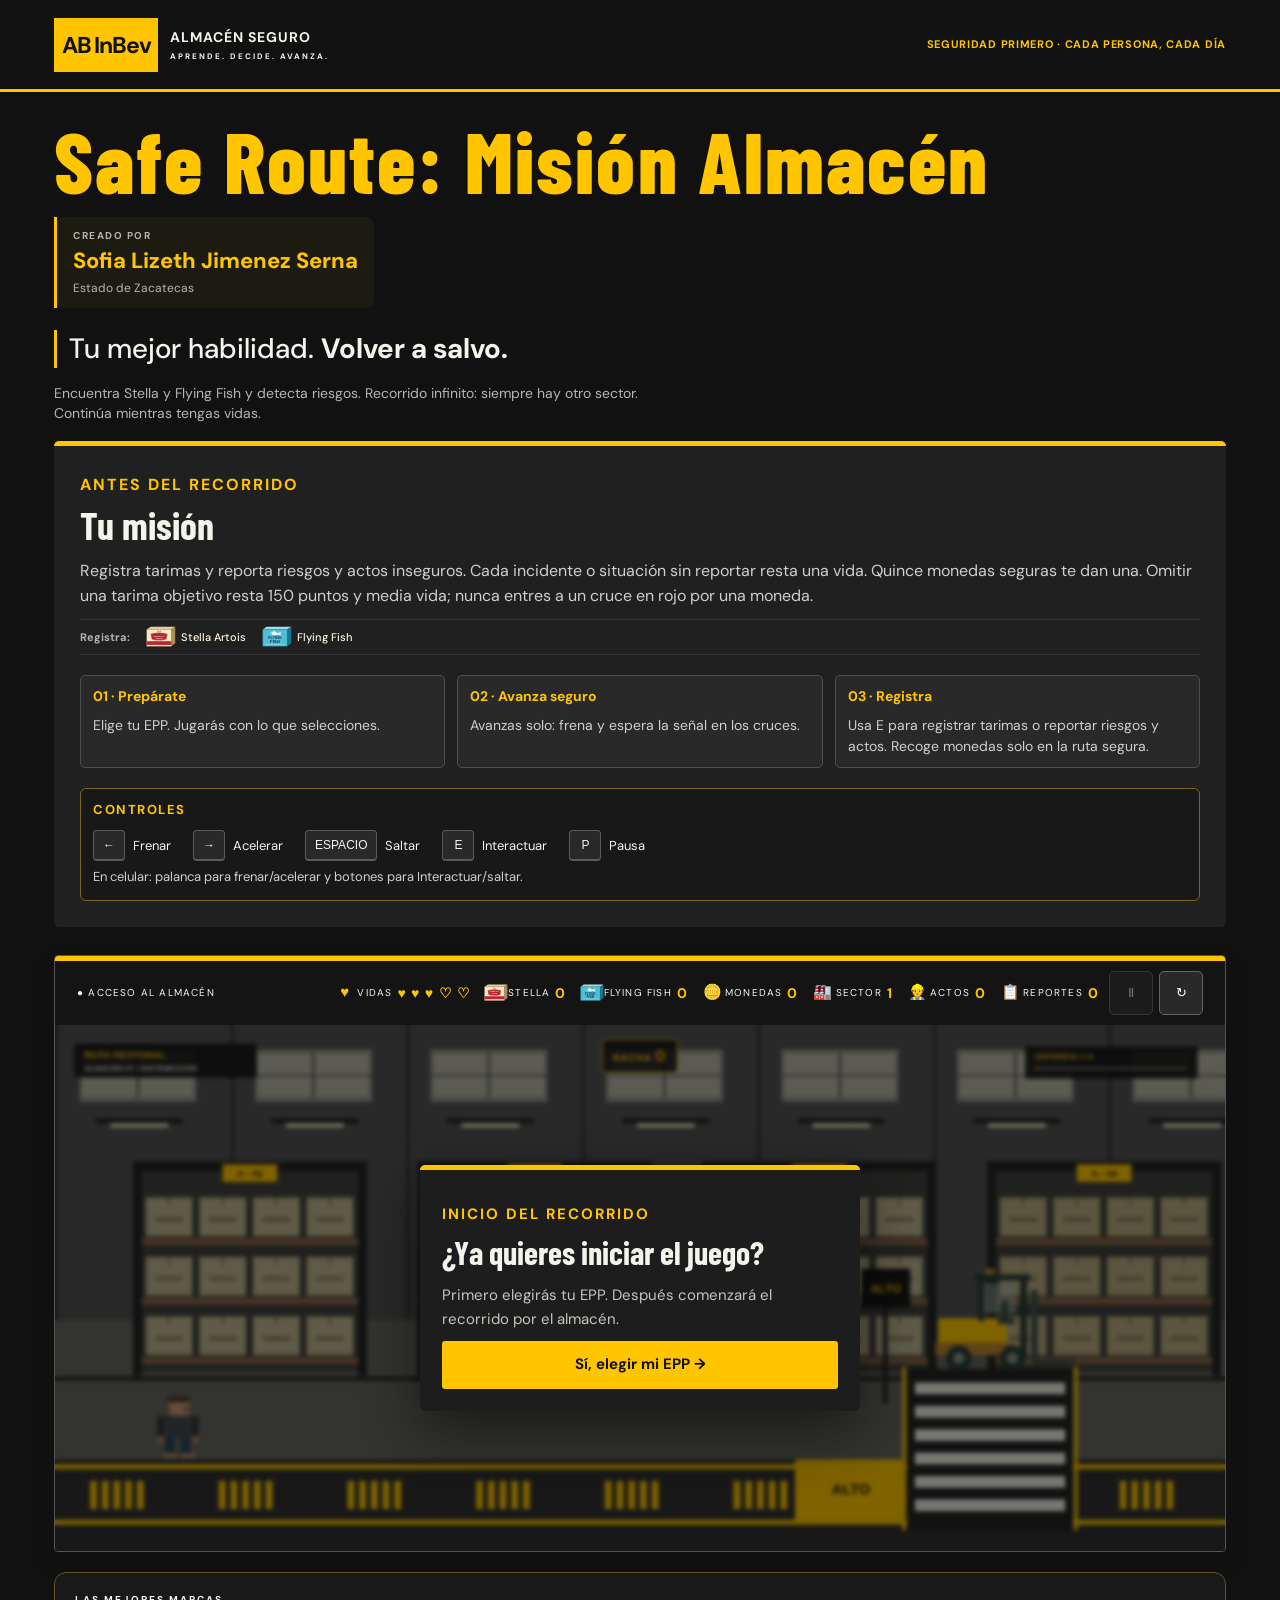
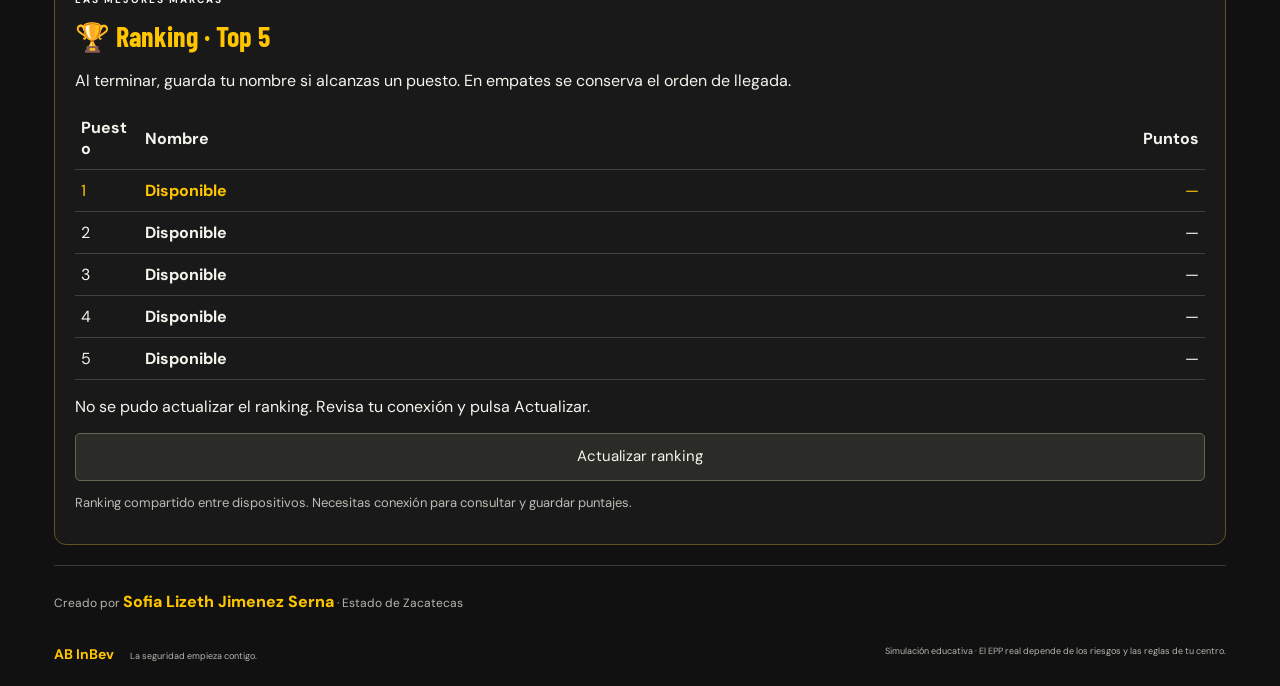
==== commit 1d3dc02a: "Agrega ranking top 5 compartido con Supabase" ====
--- a/index.html
+++ b/index.html
@@ -8,9 +8,10 @@
     />
     <meta name="theme-color" content="#111111" />
     <title>Almacén Seguro · La ruta Stella</title>
-    <link rel="stylesheet" href="styles.css?v=20260917-titulo" />
+    <link rel="stylesheet" href="styles.css?v=20261012-shared" />
     <script src="scenarios.js" defer></script>
-    <script src="game.js?v=20260917-rutas" defer></script>
+    <script src="ranking.js?v=20261012-shared" defer></script>
+    <script src="game.js?v=20261012-shared" defer></script>
   </head>
   <body>
     <header>
@@ -180,6 +181,16 @@
         </div>
       </section>
 
+      <section class="ranking-panel" aria-labelledby="ranking-title">
+        <p class="eyebrow">LAS MEJORES MARCAS</p>
+        <h2 id="ranking-title">🏆 Ranking · Top 5</h2>
+        <p>Al terminar, guarda tu nombre si alcanzas un puesto. En empates se conserva el orden de llegada.</p>
+        <div id="ranking-board"></div>
+        <p id="ranking-network-status" role="status" aria-live="polite">Cargando ranking compartido…</p>
+        <button id="ranking-refresh" class="secondary" type="button">Actualizar ranking</button>
+        <p class="ranking-note">Ranking compartido entre dispositivos. Necesitas conexión para consultar y guardar puntajes.</p>
+      </section>
+
       <footer>
         <span class="creator-credit">
           Creado por <b>Sofia Lizeth Jimenez Serna</b> · Estado de Zacatecas
--- a/styles.css
+++ b/styles.css
@@ -2342,3 +2342,18 @@
   font-weight: 800;
   margin-right: 0;
 }
+
+/* Persistent top-five leaderboard. */
+.ranking-panel { margin: 20px 0; padding: 20px; background: #191919; color: #f5f5ed; border: 1px solid #635321; border-radius: 12px; }
+.ranking-panel h2, .ranking-panel h3 { color: #ffc600; margin: 0 0 12px; }
+.ranking-table { width: 100%; border-collapse: collapse; table-layout: fixed; }
+.ranking-table th, .ranking-table td { padding: 10px 6px; border-bottom: 1px solid #414141; text-align: left; overflow-wrap: anywhere; }
+.ranking-table th:first-child, .ranking-table td:first-child { width: 64px; }
+.ranking-table th:last-child, .ranking-table td:last-child { width: 85px; text-align: right; }
+.ranking-table tbody tr:first-child { color: #ffc600; }
+.ranking-note { color: #bcbcb4; font-size: 13px; }
+.ranking-entry { display: flex; gap: 10px; margin-top: 8px; flex-wrap: wrap; }
+.ranking-entry input { flex: 1; min-width: 120px; width: 100%; min-height: 44px; border: 1px solid #91814a; border-radius: 6px; background: #fff; color: #111; padding: 10px; font: inherit; }
+.ranking-entry input:focus-visible { outline: 3px solid #ffc600; outline-offset: 2px; }
+#modal .ranking-panel { padding: 12px; margin: 12px 0; }
+#modal .ranking-table th, #modal .ranking-table td { padding: 6px; }
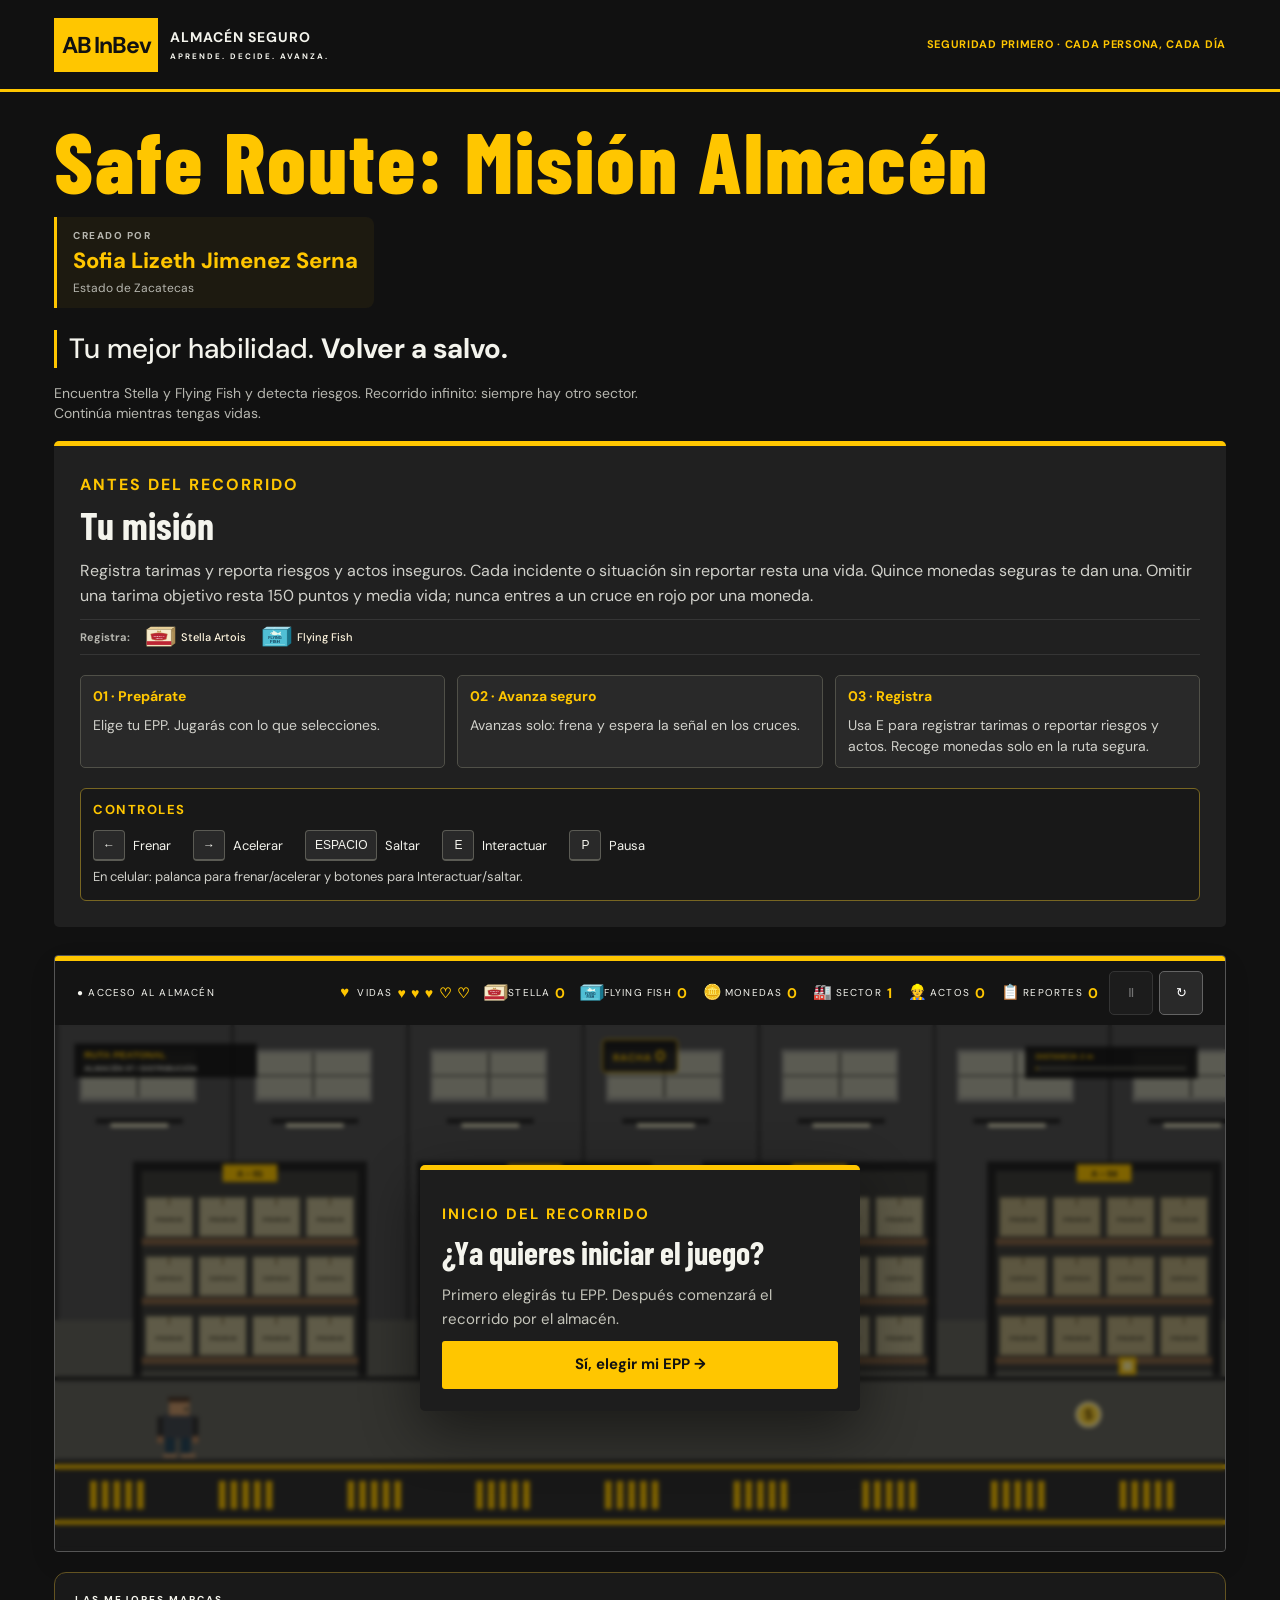
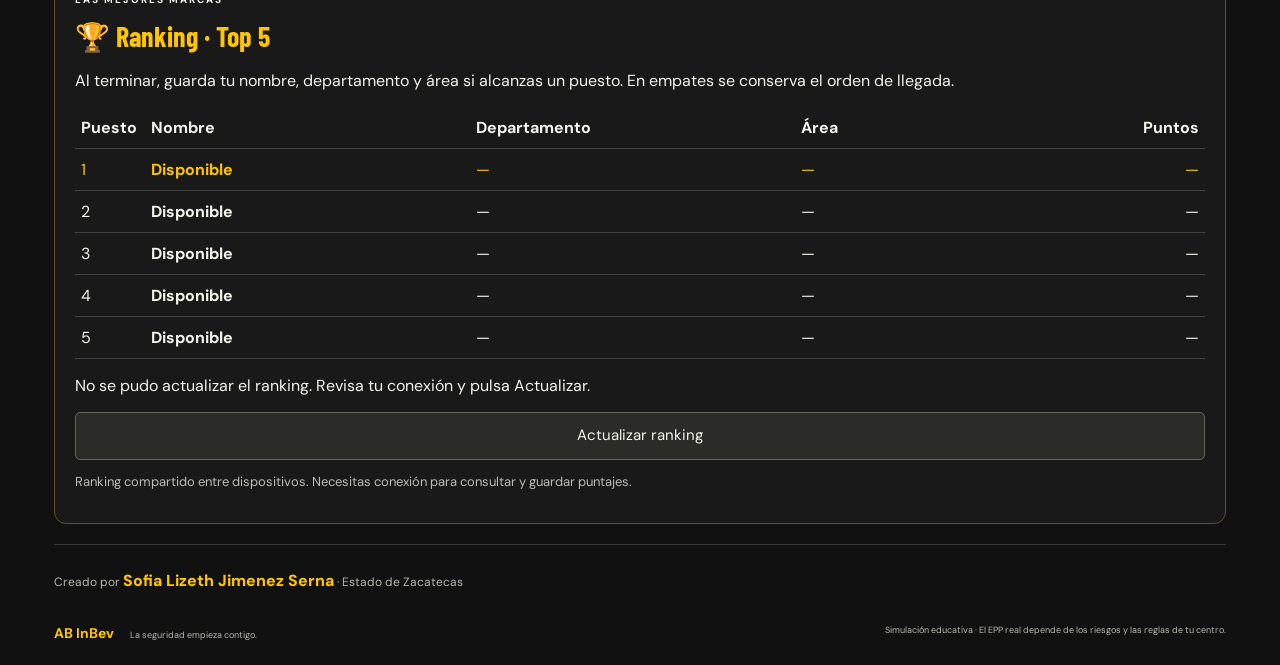
==== commit 906642e4: "Agrega departamento y área al ranking compartido" ====
--- a/index.html
+++ b/index.html
@@ -8,10 +8,10 @@
     />
     <meta name="theme-color" content="#111111" />
     <title>Almacén Seguro · La ruta Stella</title>
-    <link rel="stylesheet" href="styles.css?v=20261012-shared" />
+    <link rel="stylesheet" href="styles.css?v=20261012-profile" />
     <script src="scenarios.js" defer></script>
-    <script src="ranking.js?v=20261012-shared" defer></script>
-    <script src="game.js?v=20261012-shared" defer></script>
+    <script src="ranking.js?v=20261012-profile" defer></script>
+    <script src="game.js?v=20261012-profile" defer></script>
   </head>
   <body>
     <header>
@@ -184,7 +184,7 @@
       <section class="ranking-panel" aria-labelledby="ranking-title">
         <p class="eyebrow">LAS MEJORES MARCAS</p>
         <h2 id="ranking-title">🏆 Ranking · Top 5</h2>
-        <p>Al terminar, guarda tu nombre si alcanzas un puesto. En empates se conserva el orden de llegada.</p>
+        <p>Al terminar, guarda tu nombre, departamento y área si alcanzas un puesto. En empates se conserva el orden de llegada.</p>
         <div id="ranking-board"></div>
         <p id="ranking-network-status" role="status" aria-live="polite">Cargando ranking compartido…</p>
         <button id="ranking-refresh" class="secondary" type="button">Actualizar ranking</button>
--- a/styles.css
+++ b/styles.css
@@ -2357,3 +2357,11 @@
 .ranking-entry input:focus-visible { outline: 3px solid #ffc600; outline-offset: 2px; }
 #modal .ranking-panel { padding: 12px; margin: 12px 0; }
 #modal .ranking-table th, #modal .ranking-table td { padding: 6px; }
+
+/* Department and area remain readable on narrow screens. */
+#ranking-board, #end-ranking-board { overflow-x: auto; }
+.ranking-table { min-width: 560px; }
+.ranking-table th:first-child, .ranking-table td:first-child { width: 70px; overflow-wrap: normal; }
+.ranking-entry label { flex: 1 1 180px; display: flex; flex-direction: column; gap: 6px; font-weight: 700; min-width: 0; }
+.ranking-entry input { box-sizing: border-box; }
+.ranking-entry button { align-self: end; }
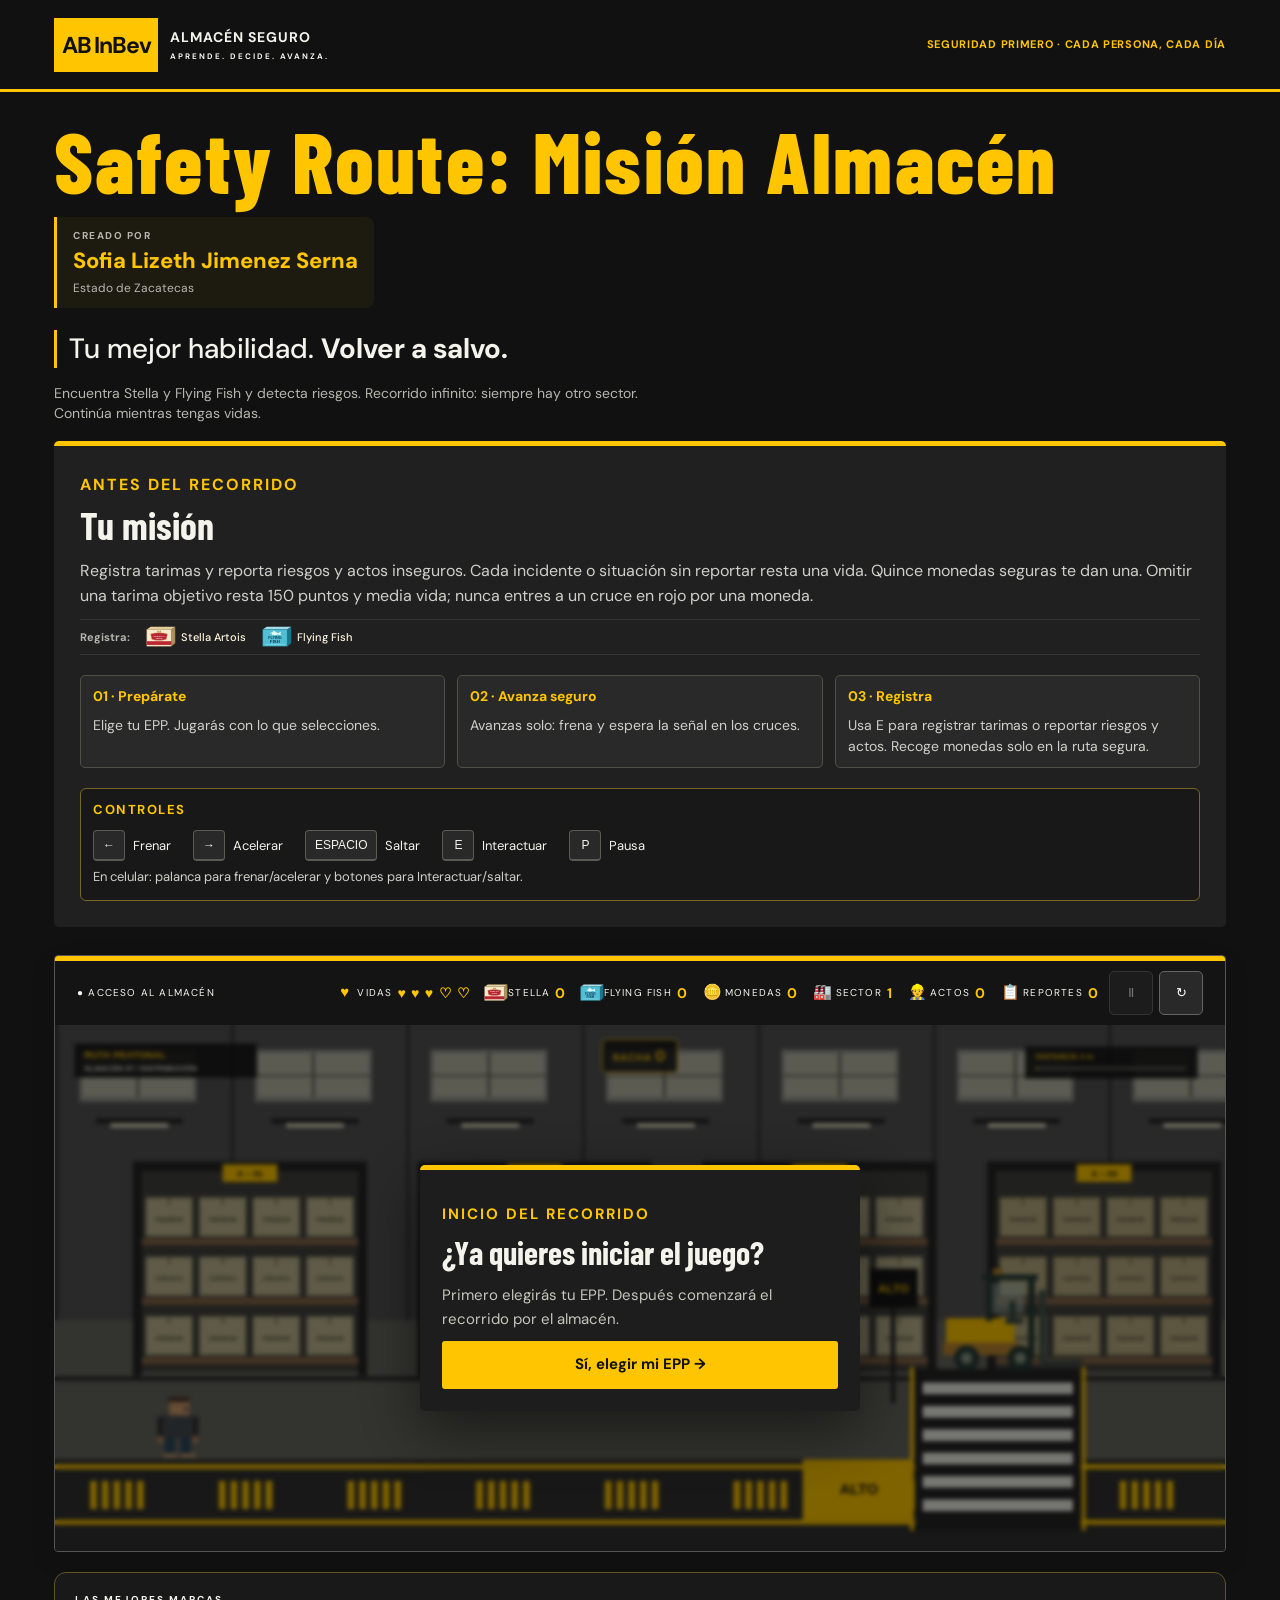
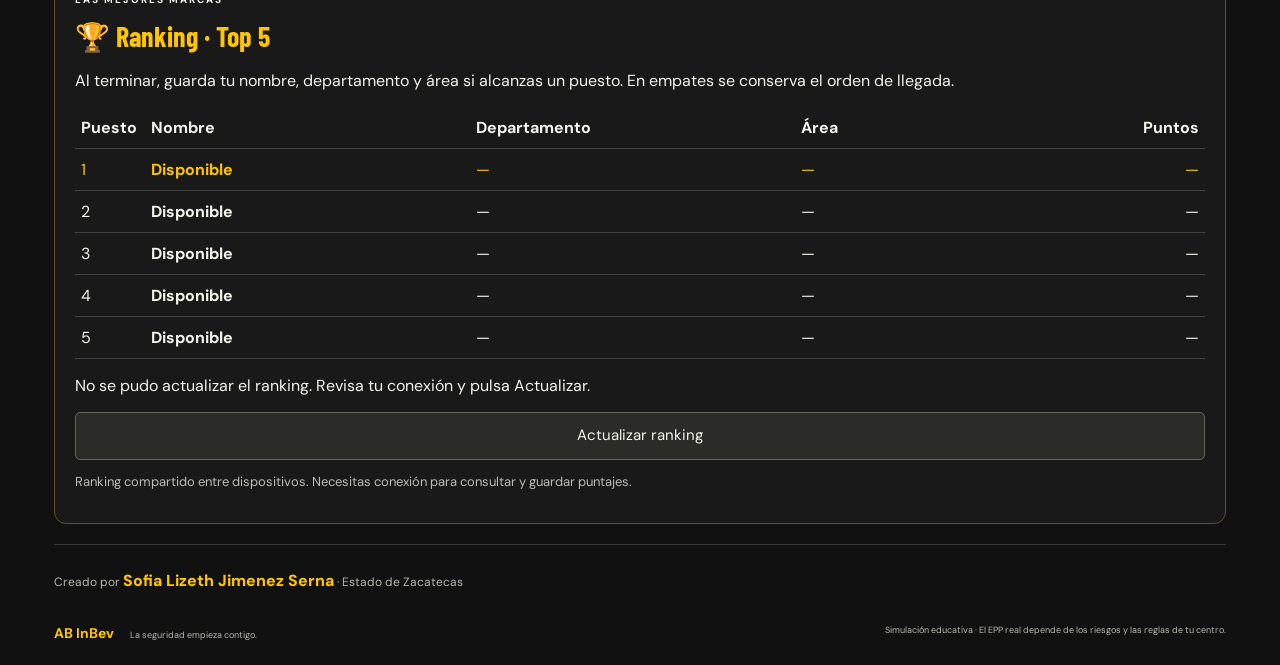
==== commit 1342d26d: "Adapta ranking a celular y cambia título a Safety Route" ====
--- a/index.html
+++ b/index.html
@@ -7,11 +7,11 @@
       content="width=device-width,initial-scale=1,viewport-fit=cover"
     />
     <meta name="theme-color" content="#111111" />
-    <title>Almacén Seguro · La ruta Stella</title>
-    <link rel="stylesheet" href="styles.css?v=20261012-profile" />
+    <title>Safety Route: Misión Almacén</title>
+    <link rel="stylesheet" href="styles.css?v=20261012-responsive-ranking" />
     <script src="scenarios.js" defer></script>
-    <script src="ranking.js?v=20261012-profile" defer></script>
-    <script src="game.js?v=20261012-profile" defer></script>
+    <script src="ranking.js?v=20261012-responsive-ranking" defer></script>
+    <script src="game.js?v=20261012-responsive-ranking" defer></script>
   </head>
   <body>
     <header>
@@ -27,7 +27,7 @@
     <main>
       <section class="hero">
         <div>
-          <h1 class="game-name">Safe Route: Misión Almacén</h1>
+          <h1 class="game-name">Safety Route: Misión Almacén</h1>
           <p class="creator-highlight">
             <span>CREADO POR</span>
             <strong>Sofia Lizeth Jimenez Serna</strong>
--- a/styles.css
+++ b/styles.css
@@ -2359,9 +2359,46 @@
 #modal .ranking-table th, #modal .ranking-table td { padding: 6px; }
 
 /* Department and area remain readable on narrow screens. */
-#ranking-board, #end-ranking-board { overflow-x: auto; }
-.ranking-table { min-width: 560px; }
+#ranking-board, #end-ranking-board { min-width: 0; container-type: inline-size; }
+.ranking-table { min-width: 0; }
 .ranking-table th:first-child, .ranking-table td:first-child { width: 70px; overflow-wrap: normal; }
 .ranking-entry label { flex: 1 1 180px; display: flex; flex-direction: column; gap: 6px; font-weight: 700; min-width: 0; }
 .ranking-entry input { box-sizing: border-box; }
 .ranking-entry button { align-self: end; }
+
+/* Stack every ranking field when its available width is narrow. */
+.ranking-panel { min-width: 0; }
+.ranking-panel p { overflow-wrap: anywhere; }
+@container (max-width: 620px) {
+
+  .ranking-table { display: block; width: 100%; min-width: 0; }
+  .ranking-table thead { position: absolute; width: 1px; height: 1px; padding: 0; margin: -1px; overflow: hidden; clip-path: inset(50%); white-space: nowrap; }
+  .ranking-table tbody { display: grid; gap: 12px; }
+  .ranking-table tbody tr { display: grid; grid-template-columns: minmax(0, 1fr) minmax(0, 1fr); gap: 10px 14px; padding: 14px; background: #22221f; border: 1px solid #41413a; border-radius: 10px; }
+  .ranking-table tbody tr:first-child { border-color: #99802d; background: #29261a; }
+  .ranking-table tbody :is(th, td), #modal .ranking-table tbody :is(th, td) { display: block; width: auto; min-width: 0; padding: 0; border: 0; text-align: left; overflow-wrap: anywhere; font-size: 15px; line-height: 1.4; }
+  .ranking-table tbody :is(th, td)::before { content: attr(data-label); display: block; margin-bottom: 3px; color: #bbbbae; font-size: 11px; font-weight: 600; letter-spacing: .04em; }
+  .ranking-table tbody td:first-child { grid-column: 1; grid-row: 1; font-weight: 800; }
+  .ranking-table tbody td:last-child { grid-column: 2; grid-row: 1; text-align: right; font-weight: 800; }
+  .ranking-table tbody th { grid-column: 1 / -1; grid-row: 2; font-size: 18px; }
+  .ranking-table tbody td:nth-child(3), .ranking-table tbody td:nth-child(4) { grid-column: 1 / -1; }
+}
+@media (max-width: 700px) {
+
+  .ranking-table { display: block; width: 100%; min-width: 0; }
+  .ranking-table thead { position: absolute; width: 1px; height: 1px; padding: 0; margin: -1px; overflow: hidden; clip-path: inset(50%); white-space: nowrap; }
+  .ranking-table tbody { display: grid; gap: 12px; }
+  .ranking-table tbody tr { display: grid; grid-template-columns: minmax(0, 1fr) minmax(0, 1fr); gap: 10px 14px; padding: 14px; background: #22221f; border: 1px solid #41413a; border-radius: 10px; }
+  .ranking-table tbody tr:first-child { border-color: #99802d; background: #29261a; }
+  .ranking-table tbody :is(th, td), #modal .ranking-table tbody :is(th, td) { display: block; width: auto; min-width: 0; padding: 0; border: 0; text-align: left; overflow-wrap: anywhere; font-size: 15px; line-height: 1.4; }
+  .ranking-table tbody :is(th, td)::before { content: attr(data-label); display: block; margin-bottom: 3px; color: #bbbbae; font-size: 11px; font-weight: 600; letter-spacing: .04em; }
+  .ranking-table tbody td:first-child { grid-column: 1; grid-row: 1; font-weight: 800; }
+  .ranking-table tbody td:last-child { grid-column: 2; grid-row: 1; text-align: right; font-weight: 800; }
+  .ranking-table tbody th { grid-column: 1 / -1; grid-row: 2; font-size: 18px; }
+  .ranking-table tbody td:nth-child(3), .ranking-table tbody td:nth-child(4) { grid-column: 1 / -1; }
+  .ranking-panel { padding: 16px; }
+  .ranking-entry { flex-direction: column; }
+  .ranking-entry label { flex: auto; width: 100%; }
+  .ranking-entry input { min-width: 0; }
+  .ranking-entry button { align-self: stretch; width: 100%; }
+}
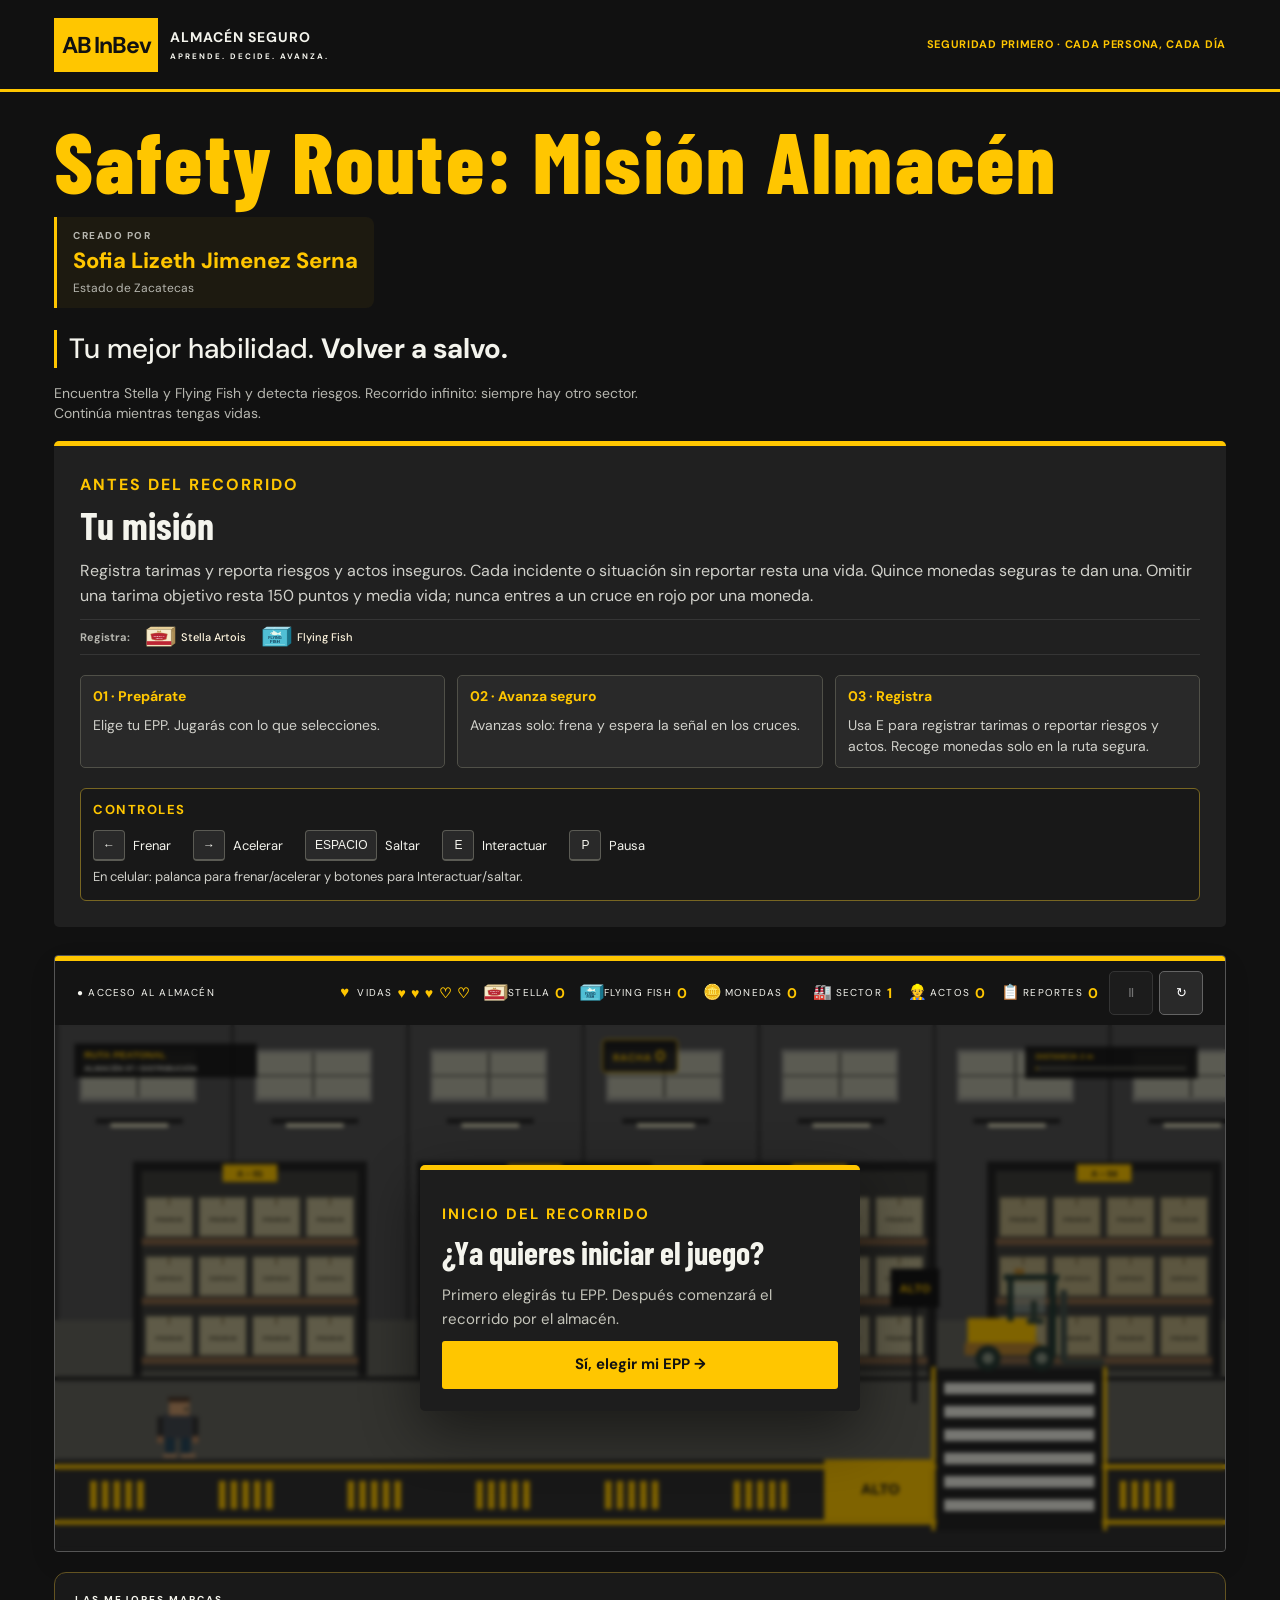
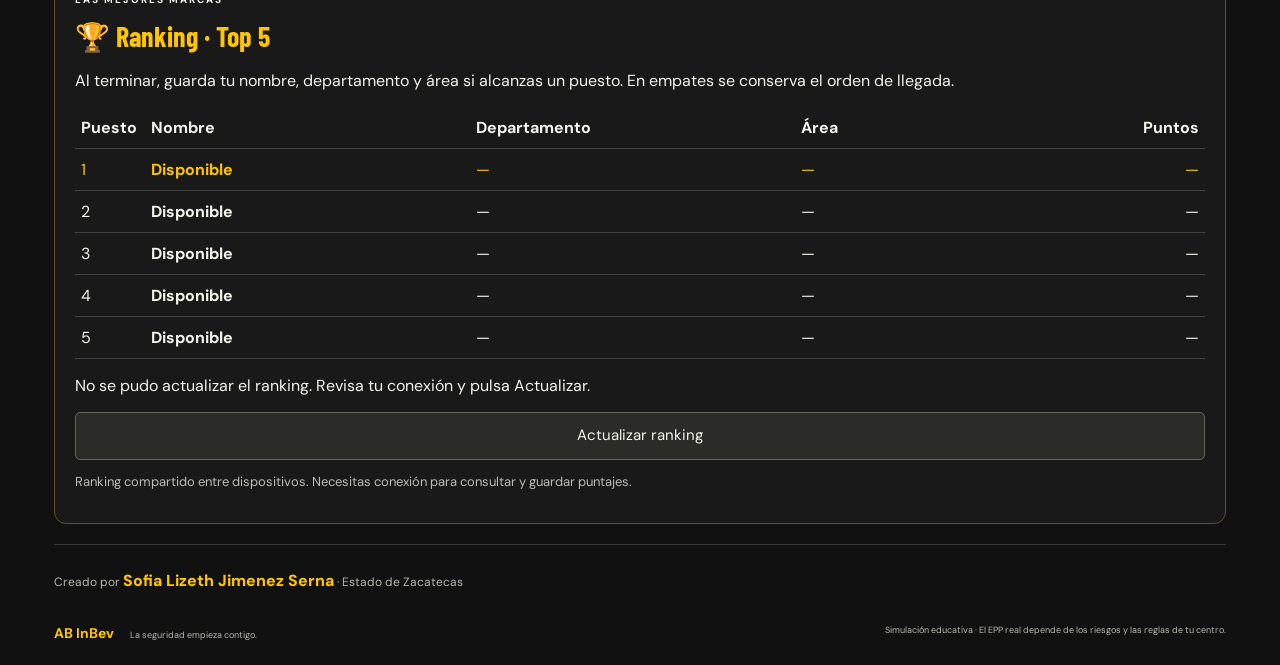
==== commit 905e2f7d: "Compacta tarjetas y textos del ranking en celular" ====
--- a/index.html
+++ b/index.html
@@ -8,10 +8,10 @@
     />
     <meta name="theme-color" content="#111111" />
     <title>Safety Route: Misión Almacén</title>
-    <link rel="stylesheet" href="styles.css?v=20261012-responsive-ranking" />
+    <link rel="stylesheet" href="styles.css?v=20261012-compact-ranking" />
     <script src="scenarios.js" defer></script>
-    <script src="ranking.js?v=20261012-responsive-ranking" defer></script>
-    <script src="game.js?v=20261012-responsive-ranking" defer></script>
+    <script src="ranking.js?v=20261012-compact-ranking" defer></script>
+    <script src="game.js?v=20261012-compact-ranking" defer></script>
   </head>
   <body>
     <header>
--- a/styles.css
+++ b/styles.css
@@ -2373,30 +2373,46 @@
 
   .ranking-table { display: block; width: 100%; min-width: 0; }
   .ranking-table thead { position: absolute; width: 1px; height: 1px; padding: 0; margin: -1px; overflow: hidden; clip-path: inset(50%); white-space: nowrap; }
-  .ranking-table tbody { display: grid; gap: 12px; }
-  .ranking-table tbody tr { display: grid; grid-template-columns: minmax(0, 1fr) minmax(0, 1fr); gap: 10px 14px; padding: 14px; background: #22221f; border: 1px solid #41413a; border-radius: 10px; }
+  .ranking-table tbody { display: grid; gap: 6px; }
+  .ranking-table tbody tr { display: grid; grid-template-columns: minmax(0, 1fr) minmax(0, 1fr); gap: 4px 10px; padding: 8px 10px; background: #22221f; border: 1px solid #41413a; border-radius: 10px; }
   .ranking-table tbody tr:first-child { border-color: #99802d; background: #29261a; }
-  .ranking-table tbody :is(th, td), #modal .ranking-table tbody :is(th, td) { display: block; width: auto; min-width: 0; padding: 0; border: 0; text-align: left; overflow-wrap: anywhere; font-size: 15px; line-height: 1.4; }
-  .ranking-table tbody :is(th, td)::before { content: attr(data-label); display: block; margin-bottom: 3px; color: #bbbbae; font-size: 11px; font-weight: 600; letter-spacing: .04em; }
+  .ranking-table tbody :is(th, td), #modal .ranking-table tbody :is(th, td) { display: block; width: auto; min-width: 0; padding: 0; border: 0; text-align: left; overflow-wrap: anywhere; font-size: 12px; line-height: 1.25; }
+  .ranking-table tbody :is(th, td)::before { content: attr(data-label); display: block; margin-bottom: 1px; color: #bbbbae; font-size: 10px; font-weight: 600; letter-spacing: .04em; }
   .ranking-table tbody td:first-child { grid-column: 1; grid-row: 1; font-weight: 800; }
   .ranking-table tbody td:last-child { grid-column: 2; grid-row: 1; text-align: right; font-weight: 800; }
-  .ranking-table tbody th { grid-column: 1 / -1; grid-row: 2; font-size: 18px; }
-  .ranking-table tbody td:nth-child(3), .ranking-table tbody td:nth-child(4) { grid-column: 1 / -1; }
+  .ranking-table tbody th { grid-column: 1 / -1; grid-row: 2; font-size: 14px; }
+  .ranking-table tbody td:nth-child(3) { grid-column: 1; grid-row: 3; }
+  .ranking-table tbody td:nth-child(4) { grid-column: 2; grid-row: 3; }
+  .ranking-table tbody th::before { display: none; }
+  .ranking-table tbody td:first-child::before { display: inline; content: '#'; margin-right: 2px; }
+  .ranking-table tbody td:last-child::before { display: none; }
+  .ranking-table tbody td:last-child::after { content: ' pts'; font-size: 10px; font-weight: 400; }
 }
 @media (max-width: 700px) {
 
   .ranking-table { display: block; width: 100%; min-width: 0; }
   .ranking-table thead { position: absolute; width: 1px; height: 1px; padding: 0; margin: -1px; overflow: hidden; clip-path: inset(50%); white-space: nowrap; }
-  .ranking-table tbody { display: grid; gap: 12px; }
-  .ranking-table tbody tr { display: grid; grid-template-columns: minmax(0, 1fr) minmax(0, 1fr); gap: 10px 14px; padding: 14px; background: #22221f; border: 1px solid #41413a; border-radius: 10px; }
+  .ranking-table tbody { display: grid; gap: 6px; }
+  .ranking-table tbody tr { display: grid; grid-template-columns: minmax(0, 1fr) minmax(0, 1fr); gap: 4px 10px; padding: 8px 10px; background: #22221f; border: 1px solid #41413a; border-radius: 10px; }
   .ranking-table tbody tr:first-child { border-color: #99802d; background: #29261a; }
-  .ranking-table tbody :is(th, td), #modal .ranking-table tbody :is(th, td) { display: block; width: auto; min-width: 0; padding: 0; border: 0; text-align: left; overflow-wrap: anywhere; font-size: 15px; line-height: 1.4; }
-  .ranking-table tbody :is(th, td)::before { content: attr(data-label); display: block; margin-bottom: 3px; color: #bbbbae; font-size: 11px; font-weight: 600; letter-spacing: .04em; }
+  .ranking-table tbody :is(th, td), #modal .ranking-table tbody :is(th, td) { display: block; width: auto; min-width: 0; padding: 0; border: 0; text-align: left; overflow-wrap: anywhere; font-size: 12px; line-height: 1.25; }
+  .ranking-table tbody :is(th, td)::before { content: attr(data-label); display: block; margin-bottom: 1px; color: #bbbbae; font-size: 10px; font-weight: 600; letter-spacing: .04em; }
   .ranking-table tbody td:first-child { grid-column: 1; grid-row: 1; font-weight: 800; }
   .ranking-table tbody td:last-child { grid-column: 2; grid-row: 1; text-align: right; font-weight: 800; }
-  .ranking-table tbody th { grid-column: 1 / -1; grid-row: 2; font-size: 18px; }
-  .ranking-table tbody td:nth-child(3), .ranking-table tbody td:nth-child(4) { grid-column: 1 / -1; }
-  .ranking-panel { padding: 16px; }
+  .ranking-table tbody th { grid-column: 1 / -1; grid-row: 2; font-size: 14px; }
+  .ranking-table tbody td:nth-child(3) { grid-column: 1; grid-row: 3; }
+  .ranking-table tbody td:nth-child(4) { grid-column: 2; grid-row: 3; }
+  .ranking-table tbody th::before { display: none; }
+  .ranking-table tbody td:first-child::before { display: inline; content: '#'; margin-right: 2px; }
+  .ranking-table tbody td:last-child::before { display: none; }
+  .ranking-table tbody td:last-child::after { content: ' pts'; font-size: 10px; font-weight: 400; }
+  .ranking-panel, #modal .ranking-panel { padding: 10px; margin-block: 12px; }
+  .ranking-panel h2, .ranking-panel h3, #modal .ranking-panel h3 { font-size: 22px; line-height: 1.15; margin-bottom: 8px; }
+  .ranking-panel p, #modal .ranking-panel p { font-size: 12px; line-height: 1.35; margin-block: 7px; }
+  .ranking-panel .eyebrow { font-size: 9px; letter-spacing: 1px; }
+  .ranking-panel .ranking-note { font-size: 10px; }
+  .ranking-panel button { font-size: 12px; padding: 8px 12px; min-height: 44px; }
+
   .ranking-entry { flex-direction: column; }
   .ranking-entry label { flex: auto; width: 100%; }
   .ranking-entry input { min-width: 0; }
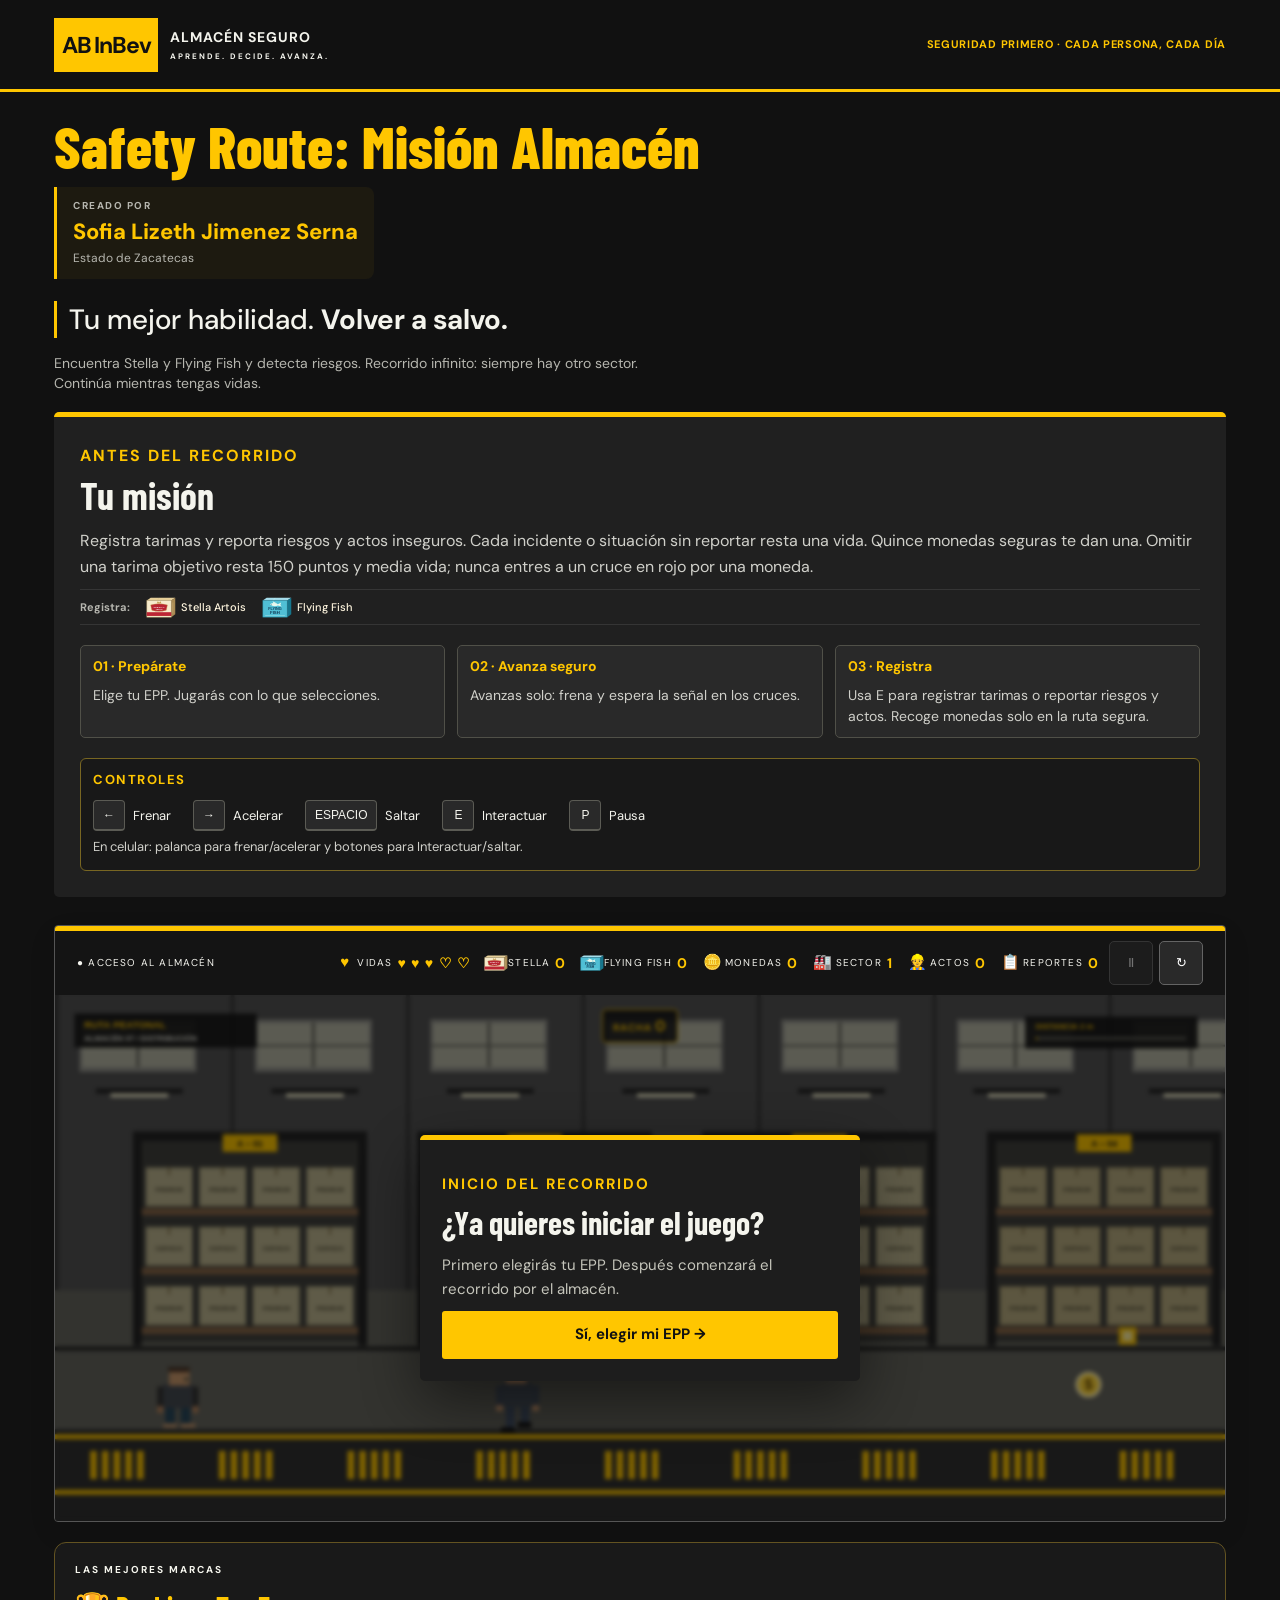
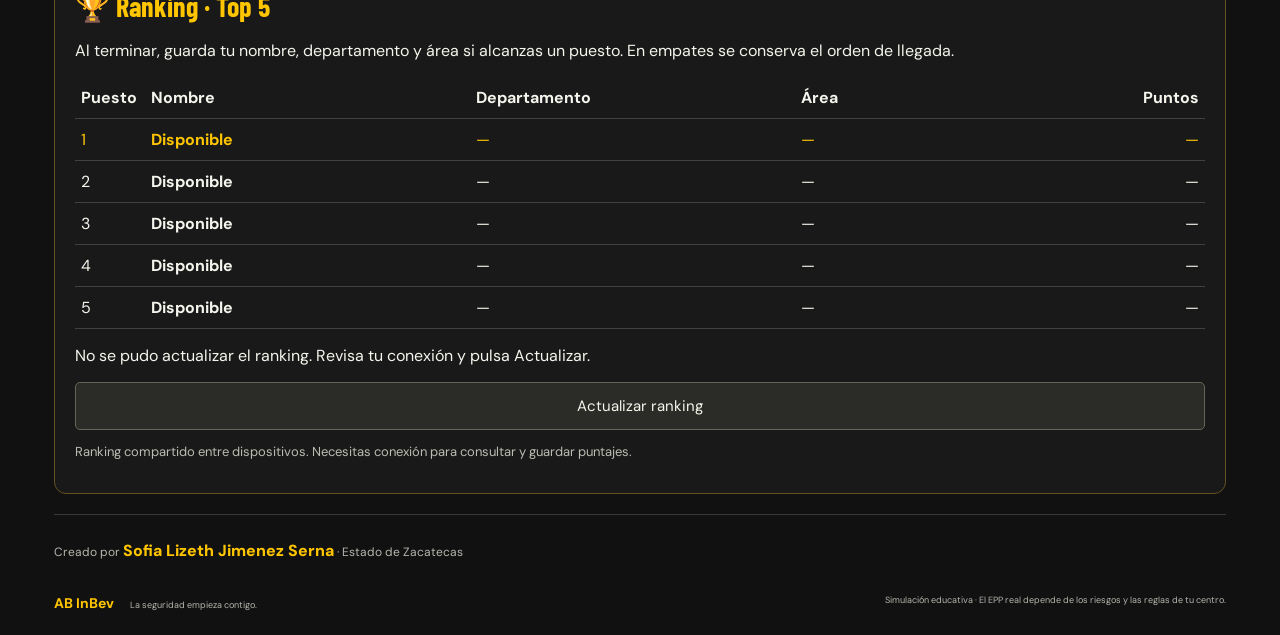
==== commit 2bb5ee20: "Mantiene el título en una línea en todos los dispositivos" ====
--- a/index.html
+++ b/index.html
@@ -8,10 +8,10 @@
     />
     <meta name="theme-color" content="#111111" />
     <title>Safety Route: Misión Almacén</title>
-    <link rel="stylesheet" href="styles.css?v=20261012-compact-ranking" />
+    <link rel="stylesheet" href="styles.css?v=20261012-single-line-title" />
     <script src="scenarios.js" defer></script>
-    <script src="ranking.js?v=20261012-compact-ranking" defer></script>
-    <script src="game.js?v=20261012-compact-ranking" defer></script>
+    <script src="ranking.js?v=20261012-single-line-title" defer></script>
+    <script src="game.js?v=20261012-single-line-title" defer></script>
   </head>
   <body>
     <header>
--- a/styles.css
+++ b/styles.css
@@ -2418,3 +2418,9 @@
   .ranking-entry input { min-width: 0; }
   .ranking-entry button { align-self: stretch; width: 100%; }
 }
+
+/* Keep the complete title on one line using its available container width. */
+.hero h1.game-name { white-space: nowrap; overflow-wrap: normal; text-wrap: nowrap; letter-spacing: 0; font-size: min(86px, 4.8vw); }
+@supports (font-size: 1cqi) {
+  .hero h1.game-name { font-size: min(86px, 5cqi); }
+}
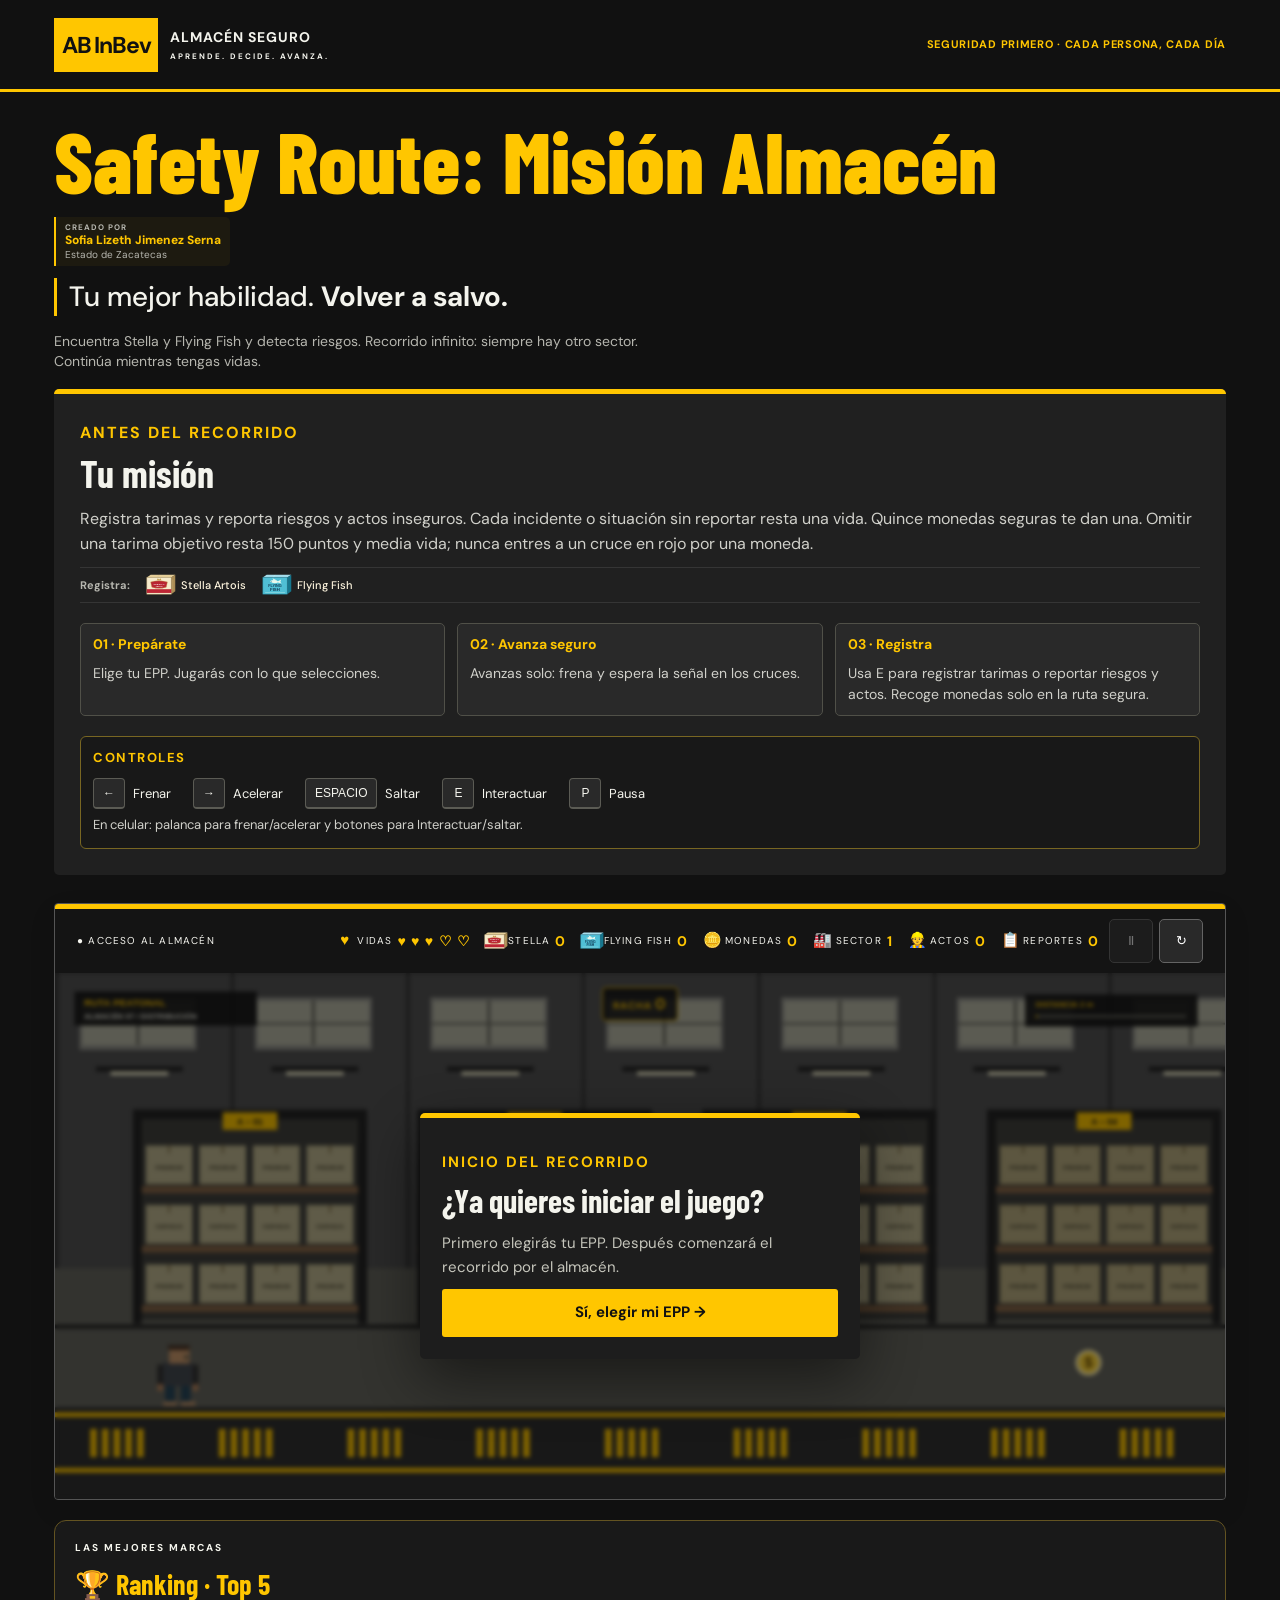
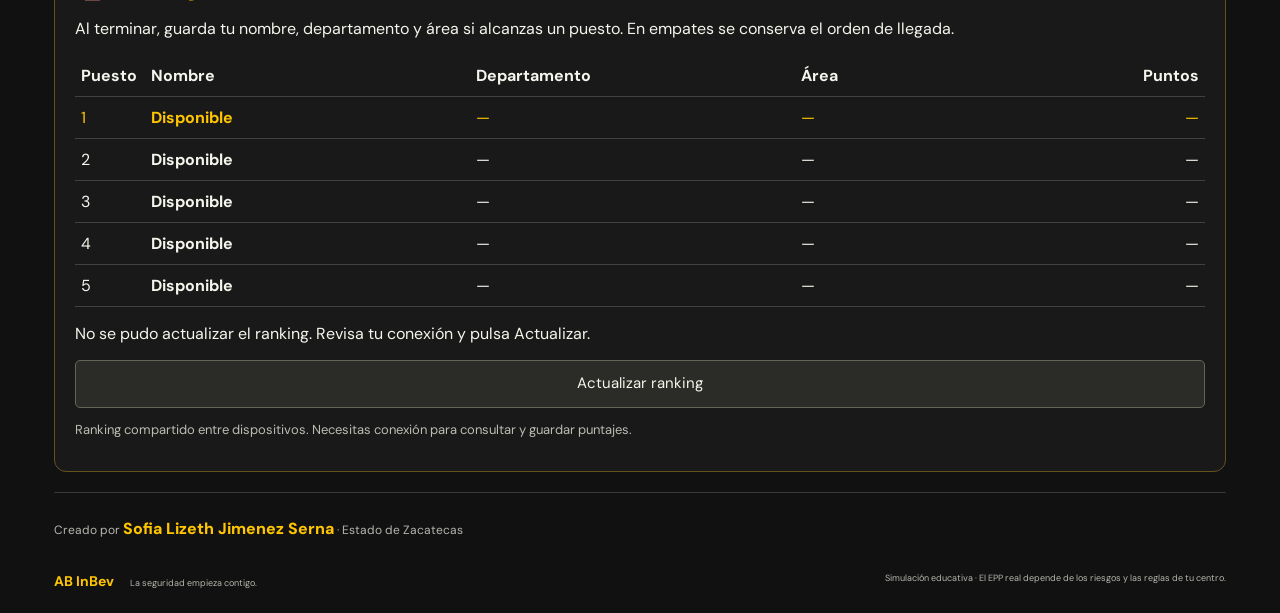
==== commit 3483dc12: "Amplía título en una línea y reduce crédito de creadora" ====
--- a/index.html
+++ b/index.html
@@ -8,10 +8,11 @@
     />
     <meta name="theme-color" content="#111111" />
     <title>Safety Route: Misión Almacén</title>
-    <link rel="stylesheet" href="styles.css?v=20261012-single-line-title" />
+    <link rel="stylesheet" href="styles.css?v=20261012-title-credit" />
+    <script src="title-fit.js?v=20261012-title-credit" defer></script>
     <script src="scenarios.js" defer></script>
-    <script src="ranking.js?v=20261012-single-line-title" defer></script>
-    <script src="game.js?v=20261012-single-line-title" defer></script>
+    <script src="ranking.js?v=20261012-title-credit" defer></script>
+    <script src="game.js?v=20261012-title-credit" defer></script>
   </head>
   <body>
     <header>
--- a/styles.css
+++ b/styles.css
@@ -2420,7 +2420,13 @@
 }
 
 /* Keep the complete title on one line using its available container width. */
-.hero h1.game-name { white-space: nowrap; overflow-wrap: normal; text-wrap: nowrap; letter-spacing: 0; font-size: min(86px, 4.8vw); }
+.hero h1.game-name { white-space: nowrap; overflow-wrap: normal; text-wrap: nowrap; letter-spacing: 0; font-size: min(86px, calc(var(--title-fit-ratio, 5) * .88vw)); }
 @supports (font-size: 1cqi) {
-  .hero h1.game-name { font-size: min(86px, 5cqi); }
-}
+  .hero h1.game-name { font-size: min(86px, calc(var(--title-fit-ratio, 5) * 1cqi)); }
+}
+
+/* Keep the creator credit secondary and compact. */
+.hero .creator-highlight { gap: 1px; padding: 5px 9px; margin-bottom: 12px; border-left-width: 2px; border-radius: 0 5px 5px 0; line-height: 1.25; }
+.hero .creator-highlight > span { font-size: 8px; letter-spacing: 1px; }
+.hero .creator-highlight > strong { font-size: 12px; }
+.hero .creator-highlight > small { font-size: 10px; }
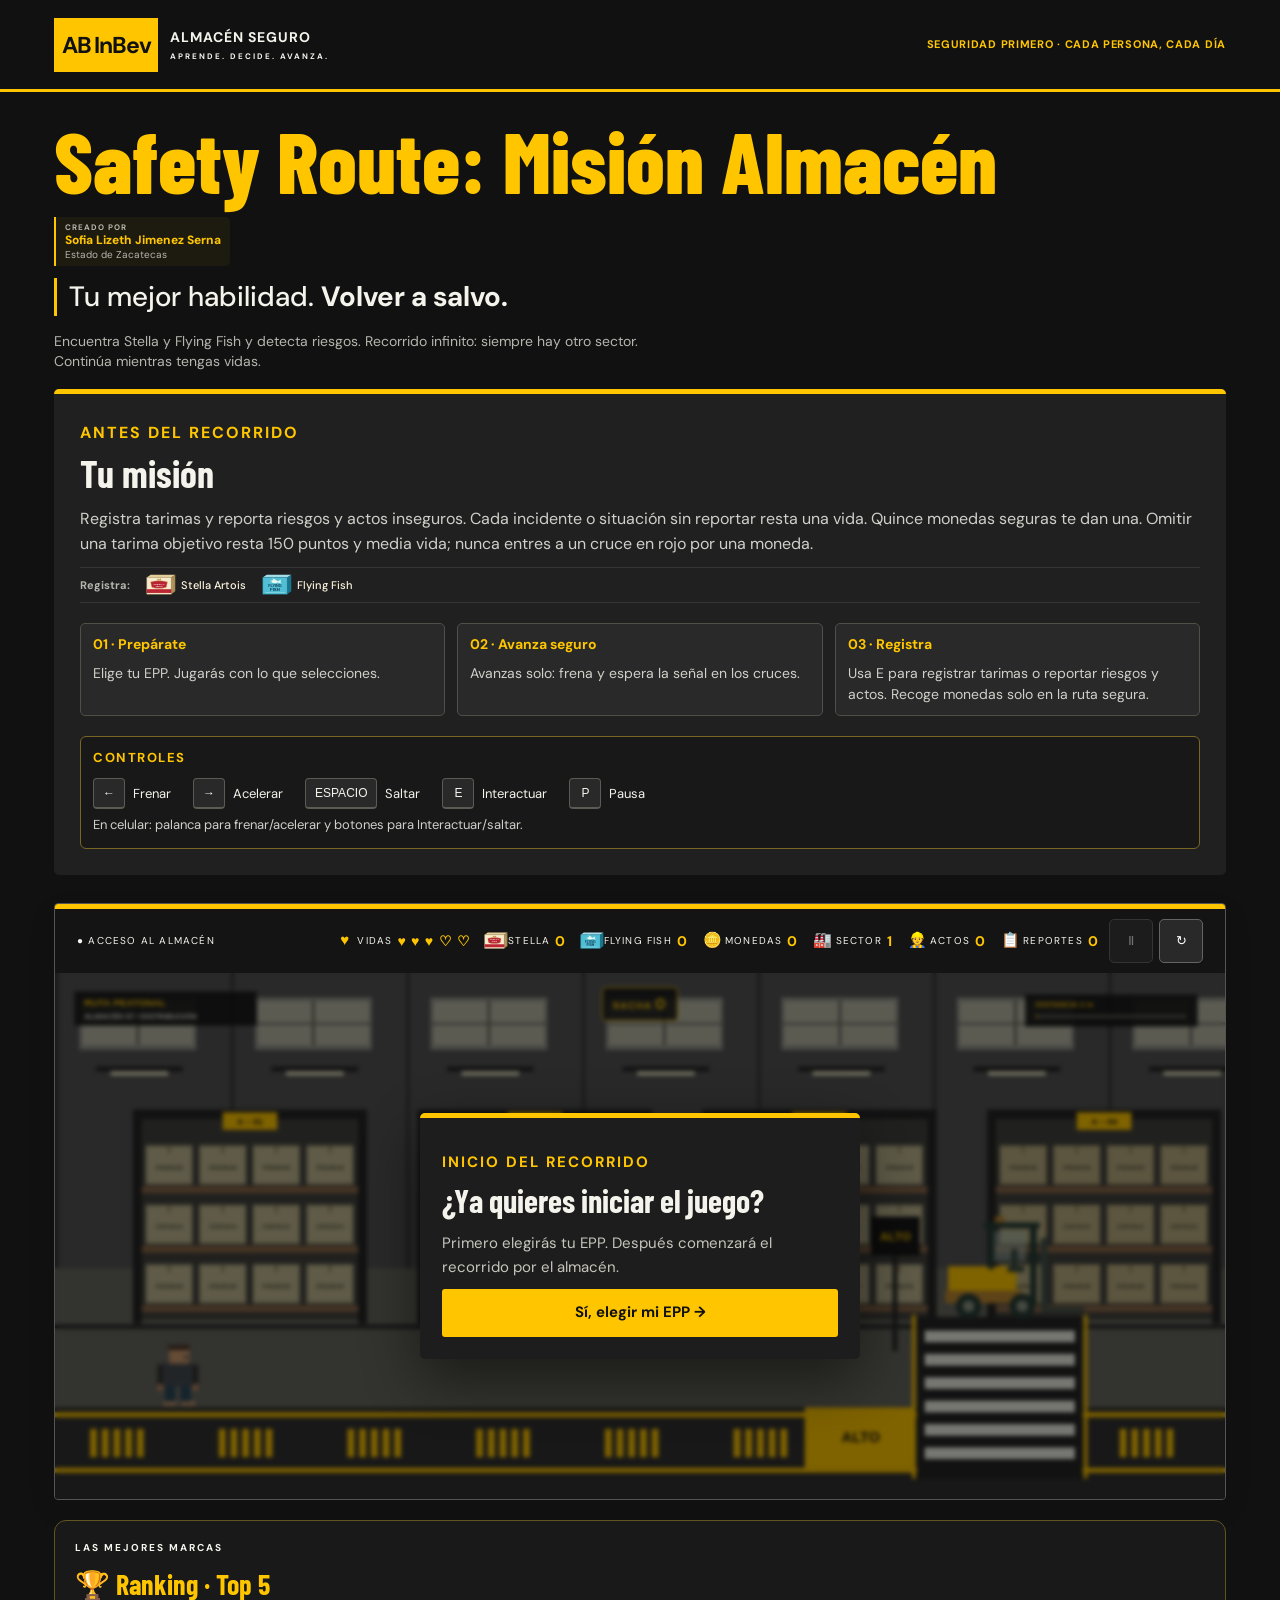
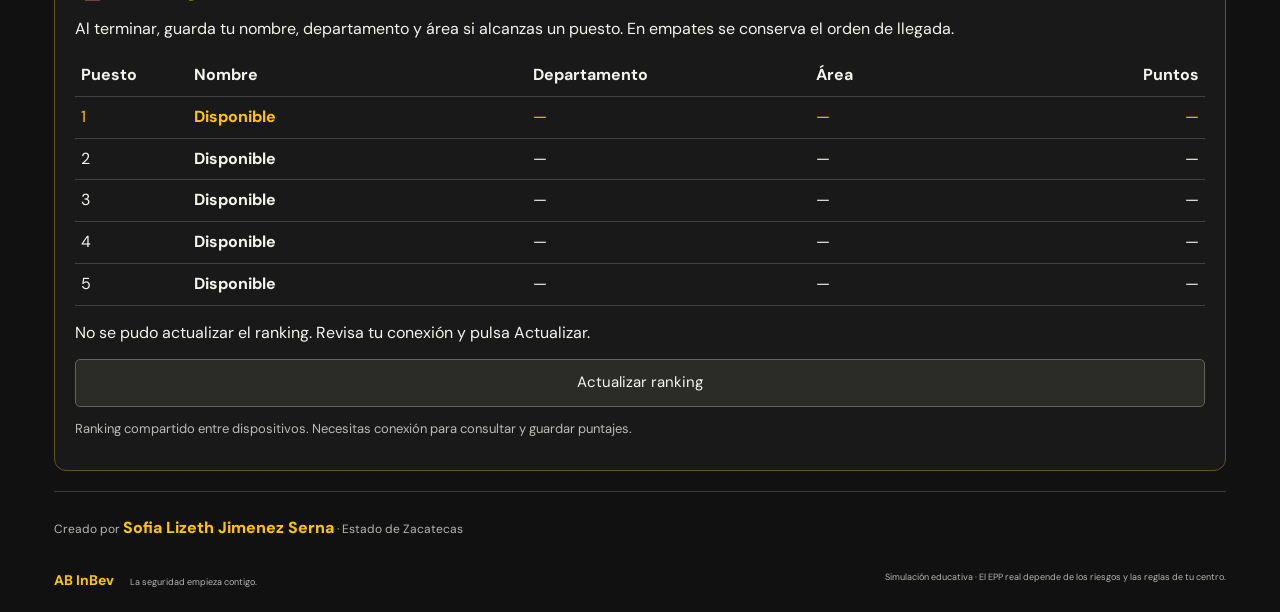
==== commit c29163b1: "Muestra ranking en cinco columnas también en celular" ====
--- a/index.html
+++ b/index.html
@@ -8,11 +8,11 @@
     />
     <meta name="theme-color" content="#111111" />
     <title>Safety Route: Misión Almacén</title>
-    <link rel="stylesheet" href="styles.css?v=20261012-title-credit" />
-    <script src="title-fit.js?v=20261012-title-credit" defer></script>
+    <link rel="stylesheet" href="styles.css?v=20261012-ranking-rows" />
+    <script src="title-fit.js?v=20261012-ranking-rows" defer></script>
     <script src="scenarios.js" defer></script>
-    <script src="ranking.js?v=20261012-title-credit" defer></script>
-    <script src="game.js?v=20261012-title-credit" defer></script>
+    <script src="ranking.js?v=20261012-ranking-rows" defer></script>
+    <script src="game.js?v=20261012-ranking-rows" defer></script>
   </head>
   <body>
     <header>
--- a/styles.css
+++ b/styles.css
@@ -2366,53 +2366,35 @@
 .ranking-entry input { box-sizing: border-box; }
 .ranking-entry button { align-self: end; }
 
-/* Stack every ranking field when its available width is narrow. */
+/* Keep all five ranking columns together on every screen. */
 .ranking-panel { min-width: 0; }
 .ranking-panel p { overflow-wrap: anywhere; }
+.ranking-table { width: 100%; min-width: 0; table-layout: fixed; }
+.ranking-table :is(th, td) { vertical-align: top; line-height: 1.3; }
+.ranking-table :is(th, td):nth-child(1) { width: 10%; }
+.ranking-table :is(th, td):nth-child(2) { width: 30%; }
+.ranking-table :is(th, td):nth-child(3) { width: 25%; }
+.ranking-table :is(th, td):nth-child(4) { width: 21%; }
+.ranking-table :is(th, td):nth-child(5) { width: 14%; text-align: right; }
 @container (max-width: 620px) {
-
-  .ranking-table { display: block; width: 100%; min-width: 0; }
-  .ranking-table thead { position: absolute; width: 1px; height: 1px; padding: 0; margin: -1px; overflow: hidden; clip-path: inset(50%); white-space: nowrap; }
-  .ranking-table tbody { display: grid; gap: 6px; }
-  .ranking-table tbody tr { display: grid; grid-template-columns: minmax(0, 1fr) minmax(0, 1fr); gap: 4px 10px; padding: 8px 10px; background: #22221f; border: 1px solid #41413a; border-radius: 10px; }
-  .ranking-table tbody tr:first-child { border-color: #99802d; background: #29261a; }
-  .ranking-table tbody :is(th, td), #modal .ranking-table tbody :is(th, td) { display: block; width: auto; min-width: 0; padding: 0; border: 0; text-align: left; overflow-wrap: anywhere; font-size: 12px; line-height: 1.25; }
-  .ranking-table tbody :is(th, td)::before { content: attr(data-label); display: block; margin-bottom: 1px; color: #bbbbae; font-size: 10px; font-weight: 600; letter-spacing: .04em; }
-  .ranking-table tbody td:first-child { grid-column: 1; grid-row: 1; font-weight: 800; }
-  .ranking-table tbody td:last-child { grid-column: 2; grid-row: 1; text-align: right; font-weight: 800; }
-  .ranking-table tbody th { grid-column: 1 / -1; grid-row: 2; font-size: 14px; }
-  .ranking-table tbody td:nth-child(3) { grid-column: 1; grid-row: 3; }
-  .ranking-table tbody td:nth-child(4) { grid-column: 2; grid-row: 3; }
-  .ranking-table tbody th::before { display: none; }
-  .ranking-table tbody td:first-child::before { display: inline; content: '#'; margin-right: 2px; }
-  .ranking-table tbody td:last-child::before { display: none; }
-  .ranking-table tbody td:last-child::after { content: ' pts'; font-size: 10px; font-weight: 400; }
+  .ranking-table :is(th, td), #modal .ranking-table :is(th, td) { padding: 7px 2px; font-size: clamp(11px, 3.5cqi, 13px); overflow-wrap: anywhere; }
+  .ranking-table thead th { font-size: clamp(9px, 2.8cqi, 11px); font-weight: 700; }
+  .ranking-table :is(th, td):nth-child(1) { width: 12%; }
+  .ranking-table :is(th, td):nth-child(2) { width: 29%; }
+  .ranking-table :is(th, td):nth-child(4) { width: 20%; }
 }
 @media (max-width: 700px) {
-
-  .ranking-table { display: block; width: 100%; min-width: 0; }
-  .ranking-table thead { position: absolute; width: 1px; height: 1px; padding: 0; margin: -1px; overflow: hidden; clip-path: inset(50%); white-space: nowrap; }
-  .ranking-table tbody { display: grid; gap: 6px; }
-  .ranking-table tbody tr { display: grid; grid-template-columns: minmax(0, 1fr) minmax(0, 1fr); gap: 4px 10px; padding: 8px 10px; background: #22221f; border: 1px solid #41413a; border-radius: 10px; }
-  .ranking-table tbody tr:first-child { border-color: #99802d; background: #29261a; }
-  .ranking-table tbody :is(th, td), #modal .ranking-table tbody :is(th, td) { display: block; width: auto; min-width: 0; padding: 0; border: 0; text-align: left; overflow-wrap: anywhere; font-size: 12px; line-height: 1.25; }
-  .ranking-table tbody :is(th, td)::before { content: attr(data-label); display: block; margin-bottom: 1px; color: #bbbbae; font-size: 10px; font-weight: 600; letter-spacing: .04em; }
-  .ranking-table tbody td:first-child { grid-column: 1; grid-row: 1; font-weight: 800; }
-  .ranking-table tbody td:last-child { grid-column: 2; grid-row: 1; text-align: right; font-weight: 800; }
-  .ranking-table tbody th { grid-column: 1 / -1; grid-row: 2; font-size: 14px; }
-  .ranking-table tbody td:nth-child(3) { grid-column: 1; grid-row: 3; }
-  .ranking-table tbody td:nth-child(4) { grid-column: 2; grid-row: 3; }
-  .ranking-table tbody th::before { display: none; }
-  .ranking-table tbody td:first-child::before { display: inline; content: '#'; margin-right: 2px; }
-  .ranking-table tbody td:last-child::before { display: none; }
-  .ranking-table tbody td:last-child::after { content: ' pts'; font-size: 10px; font-weight: 400; }
+  .ranking-table :is(th, td), #modal .ranking-table :is(th, td) { padding: 7px 2px; font-size: 11px; overflow-wrap: anywhere; }
+  .ranking-table thead th { font-size: 9px; }
+  .ranking-table :is(th, td):nth-child(1) { width: 12%; }
+  .ranking-table :is(th, td):nth-child(2) { width: 29%; }
+  .ranking-table :is(th, td):nth-child(4) { width: 20%; }
   .ranking-panel, #modal .ranking-panel { padding: 10px; margin-block: 12px; }
   .ranking-panel h2, .ranking-panel h3, #modal .ranking-panel h3 { font-size: 22px; line-height: 1.15; margin-bottom: 8px; }
   .ranking-panel p, #modal .ranking-panel p { font-size: 12px; line-height: 1.35; margin-block: 7px; }
   .ranking-panel .eyebrow { font-size: 9px; letter-spacing: 1px; }
   .ranking-panel .ranking-note { font-size: 10px; }
   .ranking-panel button { font-size: 12px; padding: 8px 12px; min-height: 44px; }
-
   .ranking-entry { flex-direction: column; }
   .ranking-entry label { flex: auto; width: 100%; }
   .ranking-entry input { min-width: 0; }
